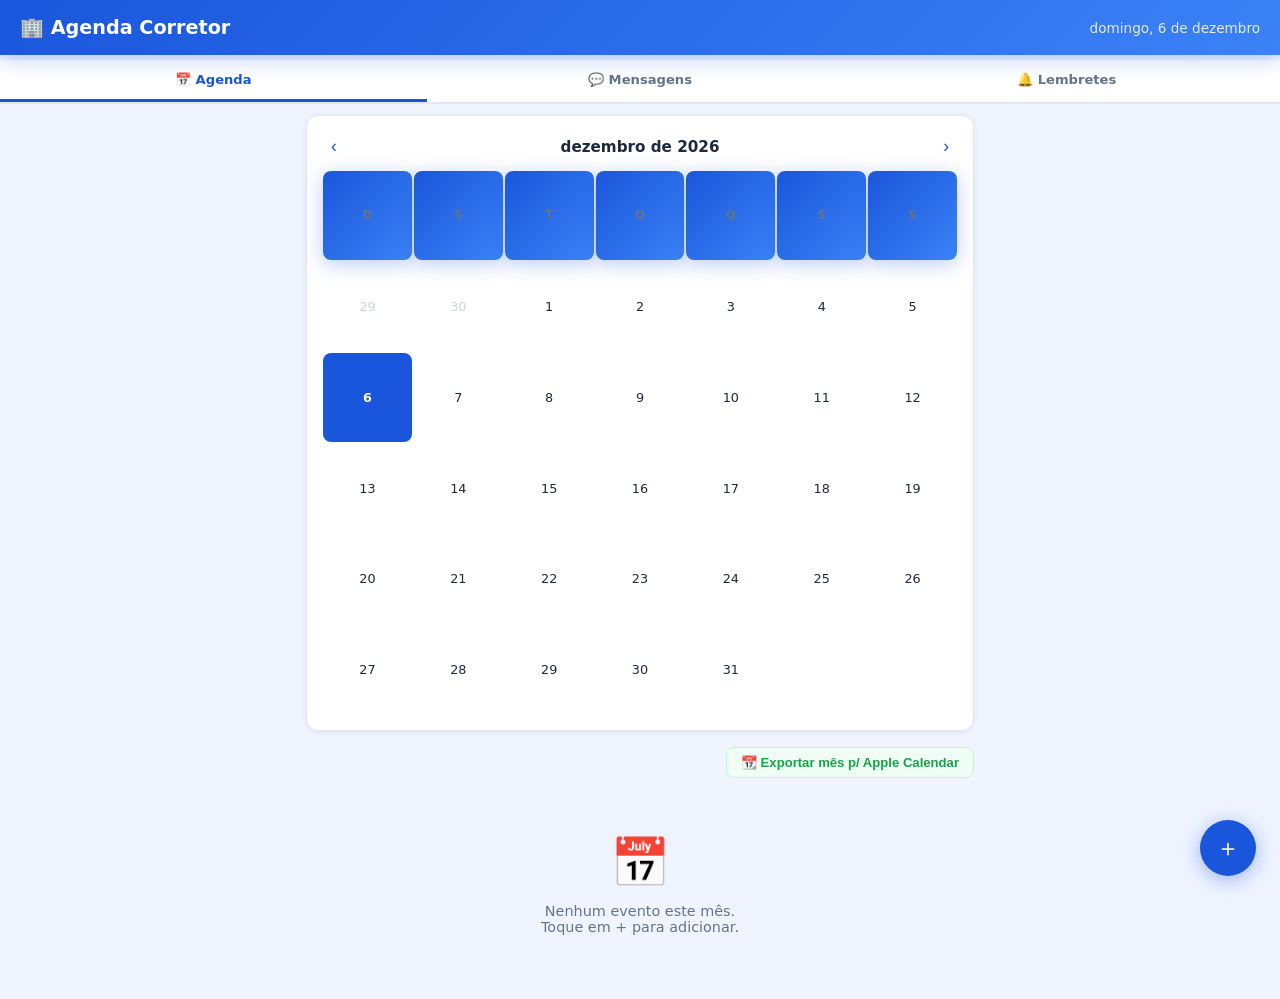
==== index.html @ b388c033 "PWA: manifest, service worker e ícones" ====
<!DOCTYPE html>
<html lang="pt-BR">
<head>
<meta charset="UTF-8">
<meta name="viewport" content="width=device-width, initial-scale=1.0">
<title>Agenda Corretor</title>
<link rel="manifest" href="manifest.json">
<meta name="apple-mobile-web-app-capable" content="yes">
<meta name="apple-mobile-web-app-status-bar-style" content="black-translucent">
<meta name="apple-mobile-web-app-title" content="Agenda">
<link rel="apple-touch-icon" href="icon-192.png">
<meta name="theme-color" content="#1a56db">
<style>
  :root {
    --primary: #1a56db;
    --primary-dark: #1040b0;
    --accent: #f59e0b;
    --danger: #ef4444;
    --success: #22c55e;
    --bg: #f0f4ff;
    --card: #ffffff;
    --text: #1e293b;
    --muted: #64748b;
    --border: #e2e8f0;
    --radius: 12px;
  }
  * { box-sizing: border-box; margin: 0; padding: 0; }
  body {
    font-family: 'Segoe UI', system-ui, sans-serif;
    background: var(--bg);
    color: var(--text);
    min-height: 100vh;
  }

  /* Header */
  .header {
    background: linear-gradient(135deg, var(--primary) 0%, #3b82f6 100%);
    color: white;
    padding: 16px 20px;
    display: flex;
    align-items: center;
    justify-content: space-between;
    box-shadow: 0 4px 20px rgba(26,86,219,0.3);
    position: sticky;
    top: 0;
    z-index: 100;
  }
  .header h1 { font-size: 1.2rem; font-weight: 700; display: flex; align-items: center; gap: 8px; }
  .header-date { font-size: 0.85rem; opacity: 0.85; }

  /* Tabs */
  .tabs {
    display: flex;
    background: white;
    border-bottom: 2px solid var(--border);
    position: sticky;
    top: 60px;
    z-index: 99;
  }
  .tab {
    flex: 1;
    padding: 12px 8px;
    text-align: center;
    font-size: 0.82rem;
    font-weight: 600;
    color: var(--muted);
    cursor: pointer;
    border-bottom: 3px solid transparent;
    transition: all 0.2s;
  }
  .tab.active { color: var(--primary); border-bottom-color: var(--primary); }

  /* Views */
  .view { display: none; padding: 16px; max-width: 700px; margin: 0 auto; }
  .view.active { display: block; }

  /* Cards */
  .card {
    background: var(--card);
    border-radius: var(--radius);
    padding: 16px;
    margin-bottom: 12px;
    box-shadow: 0 1px 6px rgba(0,0,0,0.07);
    border: 1px solid var(--border);
  }

  /* Agenda */
  .day-header {
    font-size: 0.78rem;
    font-weight: 700;
    text-transform: uppercase;
    color: var(--muted);
    letter-spacing: 0.05em;
    margin: 20px 0 8px;
  }
  .event-item {
    background: var(--card);
    border-radius: var(--radius);
    padding: 12px 14px;
    margin-bottom: 8px;
    border-left: 4px solid var(--primary);
    box-shadow: 0 1px 6px rgba(0,0,0,0.07);
    display: flex;
    align-items: flex-start;
    justify-content: space-between;
    gap: 10px;
    cursor: pointer;
    transition: transform 0.15s, box-shadow 0.15s;
  }
  .event-item:hover { transform: translateX(2px); box-shadow: 0 3px 12px rgba(0,0,0,0.1); }
  .event-item.type-reuniao { border-left-color: #8b5cf6; }
  .event-item.type-vistoria { border-left-color: #f59e0b; }
  .event-item.type-cartorio { border-left-color: #ef4444; }
  .event-item.type-cliente { border-left-color: #22c55e; }
  .event-item.type-loteamento { border-left-color: #0ea5e9; }
  .event-info { flex: 1; min-width: 0; }
  .event-time { font-size: 0.75rem; font-weight: 700; color: var(--primary); }
  .event-title { font-size: 0.95rem; font-weight: 600; margin: 2px 0; }
  .event-desc { font-size: 0.8rem; color: var(--muted); white-space: nowrap; overflow: hidden; text-overflow: ellipsis; }
  .event-type-badge {
    font-size: 0.7rem;
    font-weight: 700;
    padding: 2px 8px;
    border-radius: 999px;
    white-space: nowrap;
    color: white;
  }
  .badge-reuniao { background: #8b5cf6; }
  .badge-vistoria { background: #f59e0b; }
  .badge-cartorio { background: #ef4444; }
  .badge-cliente { background: #22c55e; }
  .badge-loteamento { background: #0ea5e9; }
  .badge-lembrete { background: #f97316; }
  .badge-outro { background: #64748b; }
  .event-actions { display: flex; gap: 6px; flex-shrink: 0; }
  .btn-icon {
    width: 30px; height: 30px;
    border-radius: 8px;
    border: none;
    cursor: pointer;
    font-size: 0.9rem;
    display: flex; align-items: center; justify-content: center;
    transition: background 0.15s;
  }
  .btn-edit { background: #eff6ff; color: var(--primary); }
  .btn-edit:hover { background: #dbeafe; }
  .btn-delete { background: #fff5f5; color: var(--danger); }
  .btn-delete:hover { background: #fee2e2; }
  .btn-ics { background: #f0fdf4; color: #16a34a; }
  .btn-ics:hover { background: #dcfce7; }

  /* Empty state */
  .empty-state {
    text-align: center;
    padding: 48px 20px;
    color: var(--muted);
  }
  .empty-state .icon { font-size: 3rem; margin-bottom: 12px; }
  .empty-state p { font-size: 0.9rem; }

  /* FAB */
  .fab {
    position: fixed;
    bottom: 24px;
    right: 24px;
    width: 56px; height: 56px;
    border-radius: 50%;
    background: var(--primary);
    color: white;
    border: none;
    font-size: 1.5rem;
    cursor: pointer;
    box-shadow: 0 4px 20px rgba(26,86,219,0.4);
    transition: transform 0.2s, box-shadow 0.2s;
    z-index: 200;
    display: flex; align-items: center; justify-content: center;
  }
  .fab:hover { transform: scale(1.08); box-shadow: 0 6px 28px rgba(26,86,219,0.5); }

  /* Modal */
  .modal-overlay {
    position: fixed; inset: 0;
    background: rgba(0,0,0,0.5);
    z-index: 300;
    display: none;
    align-items: center;
    justify-content: center;
    padding: 16px;
  }
  .modal-overlay.open { display: flex; }
  .modal {
    background: white;
    border-radius: 16px;
    padding: 24px;
    width: 100%;
    max-width: 480px;
    max-height: 90vh;
    overflow-y: auto;
    box-shadow: 0 20px 60px rgba(0,0,0,0.2);
  }
  .modal h2 { font-size: 1.1rem; margin-bottom: 18px; color: var(--text); }

  /* Form */
  .form-group { margin-bottom: 14px; }
  .form-group label { display: block; font-size: 0.82rem; font-weight: 600; color: var(--muted); margin-bottom: 5px; }
  .form-group input, .form-group textarea, .form-group select {
    width: 100%;
    padding: 10px 12px;
    border: 1.5px solid var(--border);
    border-radius: 8px;
    font-size: 0.9rem;
    font-family: inherit;
    transition: border-color 0.15s;
    color: var(--text);
  }
  .form-group input:focus, .form-group textarea:focus, .form-group select:focus {
    outline: none;
    border-color: var(--primary);
    box-shadow: 0 0 0 3px rgba(26,86,219,0.1);
  }
  .form-group textarea { resize: vertical; min-height: 80px; }
  .form-row { display: grid; grid-template-columns: 1fr 1fr; gap: 12px; }
  .btn-row { display: flex; gap: 10px; margin-top: 18px; }
  .btn {
    padding: 10px 20px;
    border-radius: 8px;
    border: none;
    font-size: 0.9rem;
    font-weight: 600;
    cursor: pointer;
    transition: all 0.15s;
    flex: 1;
  }
  .btn-primary { background: var(--primary); color: white; }
  .btn-primary:hover { background: var(--primary-dark); }
  .btn-secondary { background: var(--border); color: var(--muted); }
  .btn-secondary:hover { background: #cbd5e1; }
  .btn-danger { background: var(--danger); color: white; }

  /* Mensagens (Chat) */
  .chat-container { display: flex; flex-direction: column; height: calc(100vh - 130px); }
  .chat-messages { flex: 1; overflow-y: auto; padding: 16px; display: flex; flex-direction: column; gap: 10px; }
  .msg {
    max-width: 80%;
    padding: 10px 14px;
    border-radius: 16px;
    font-size: 0.9rem;
    line-height: 1.4;
    position: relative;
  }
  .msg-user { background: var(--primary); color: white; align-self: flex-end; border-bottom-right-radius: 4px; }
  .msg-assistant { background: white; color: var(--text); align-self: flex-start; border-bottom-left-radius: 4px; box-shadow: 0 1px 4px rgba(0,0,0,0.08); border: 1px solid var(--border); }
  .msg-time { font-size: 0.68rem; opacity: 0.7; margin-top: 3px; }
  .msg-audio { display: flex; align-items: center; gap: 8px; }
  .msg-audio .audio-icon { font-size: 1.2rem; }
  .chat-input-area {
    background: white;
    border-top: 1px solid var(--border);
    padding: 12px 16px;
    display: flex;
    align-items: center;
    gap: 10px;
    max-width: 700px;
    width: 100%;
    margin: 0 auto;
  }
  .chat-input {
    flex: 1;
    padding: 10px 14px;
    border-radius: 22px;
    border: 1.5px solid var(--border);
    font-size: 0.9rem;
    font-family: inherit;
    resize: none;
    max-height: 100px;
    overflow-y: auto;
  }
  .chat-input:focus { outline: none; border-color: var(--primary); }
  .btn-send, .btn-mic {
    width: 42px; height: 42px;
    border-radius: 50%;
    border: none;
    cursor: pointer;
    font-size: 1.1rem;
    display: flex; align-items: center; justify-content: center;
    transition: all 0.15s;
    flex-shrink: 0;
  }
  .btn-send { background: var(--primary); color: white; }
  .btn-send:hover { background: var(--primary-dark); }
  .btn-mic { background: var(--border); color: var(--muted); }
  .btn-mic.recording { background: var(--danger); color: white; animation: pulse 1s infinite; }
  @keyframes pulse { 0%,100%{transform:scale(1)} 50%{transform:scale(1.08)} }

  /* Lembretes */
  .reminder-item {
    background: var(--card);
    border-radius: var(--radius);
    padding: 12px 14px;
    margin-bottom: 8px;
    border-left: 4px solid var(--accent);
    box-shadow: 0 1px 6px rgba(0,0,0,0.07);
    display: flex;
    align-items: center;
    justify-content: space-between;
    gap: 10px;
  }
  .reminder-item.done { opacity: 0.5; }
  .reminder-item.done .reminder-title { text-decoration: line-through; }
  .reminder-check {
    width: 22px; height: 22px;
    border-radius: 50%;
    border: 2px solid var(--accent);
    cursor: pointer;
    flex-shrink: 0;
    display: flex; align-items: center; justify-content: center;
    transition: all 0.15s;
  }
  .reminder-check.checked { background: var(--accent); border-color: var(--accent); color: white; }
  .reminder-info { flex: 1; min-width: 0; }
  .reminder-title { font-size: 0.92rem; font-weight: 600; }
  .reminder-when { font-size: 0.75rem; color: var(--muted); margin-top: 2px; }
  .reminder-overdue { color: var(--danger) !important; font-weight: 600; }

  /* Nav indicator */
  .tab-badge {
    display: inline-block;
    background: var(--danger);
    color: white;
    font-size: 0.65rem;
    font-weight: 700;
    width: 16px; height: 16px;
    border-radius: 50%;
    text-align: center;
    line-height: 16px;
    margin-left: 4px;
    vertical-align: top;
  }

  /* Typing indicator */
  .typing-dot { display: inline-block; width: 8px; height: 8px; border-radius: 50%; background: var(--muted); margin: 0 2px; animation: typingBounce 1.2s infinite; }
  .typing-dot:nth-child(2) { animation-delay: 0.2s; }
  .typing-dot:nth-child(3) { animation-delay: 0.4s; }
  @keyframes typingBounce { 0%,80%,100%{transform:translateY(0)} 40%{transform:translateY(-6px)} }

  /* Notification toast */
  .toast-container { position: fixed; top: 80px; right: 16px; z-index: 9999; display: flex; flex-direction: column; gap: 8px; }
  .toast {
    background: white;
    border-radius: 10px;
    padding: 12px 16px;
    box-shadow: 0 4px 20px rgba(0,0,0,0.15);
    border-left: 4px solid var(--accent);
    font-size: 0.85rem;
    max-width: 280px;
    animation: slideIn 0.3s ease;
  }
  @keyframes slideIn { from{transform:translateX(100%);opacity:0} to{transform:translateX(0);opacity:1} }
  .toast-title { font-weight: 700; margin-bottom: 2px; }

  /* Calendar mini */
  .mini-cal { margin-bottom: 16px; }
  .cal-nav { display: flex; align-items: center; justify-content: space-between; margin-bottom: 10px; }
  .cal-nav button { background: none; border: none; cursor: pointer; font-size: 1.1rem; color: var(--primary); padding: 4px 8px; }
  .cal-nav span { font-weight: 700; font-size: 0.95rem; }
  .cal-grid { display: grid; grid-template-columns: repeat(7, 1fr); gap: 2px; }
  .cal-cell {
    aspect-ratio: 1;
    border-radius: 8px;
    display: flex; align-items: center; justify-content: center;
    font-size: 0.8rem;
    cursor: pointer;
    transition: background 0.15s;
    position: relative;
  }
  .cal-cell:hover { background: #eff6ff; }
  .cal-cell.header { font-weight: 700; font-size: 0.72rem; color: var(--muted); cursor: default; }
  .cal-cell.other-month { color: #cbd5e1; }
  .cal-cell.today { background: var(--primary); color: white; font-weight: 700; }
  .cal-cell.selected:not(.today) { background: #eff6ff; color: var(--primary); font-weight: 700; }
  .cal-cell.has-event::after {
    content: '';
    position: absolute;
    bottom: 3px;
    width: 4px; height: 4px;
    border-radius: 50%;
    background: var(--accent);
  }
  .cal-cell.today.has-event::after { background: white; }

  /* Audio transcript badge */
  .transcript-bubble {
    background: #f0fdf4;
    border: 1px solid #bbf7d0;
    border-radius: 8px;
    padding: 8px 10px;
    font-size: 0.8rem;
    color: #166534;
    margin-top: 6px;
  }
  .transcript-bubble strong { display: block; margin-bottom: 2px; font-size: 0.72rem; color: #15803d; }

  @media (max-width: 480px) {
    .form-row { grid-template-columns: 1fr; }
    .modal { padding: 18px; }
  }
</style>
</head>
<body>

<div class="toast-container" id="toastContainer"></div>

<!-- Header -->
<div class="header">
  <h1>🏢 Agenda Corretor</h1>
  <div class="header-date" id="headerDate"></div>
</div>

<!-- Tabs -->
<div class="tabs">
  <div class="tab active" onclick="switchTab('agenda')" id="tab-agenda">📅 Agenda</div>
  <div class="tab" onclick="switchTab('mensagens')" id="tab-mensagens">💬 Mensagens</div>
  <div class="tab" onclick="switchTab('lembretes')" id="tab-lembretes">🔔 Lembretes <span class="tab-badge" id="reminderBadge" style="display:none">0</span></div>
</div>

<!-- AGENDA VIEW -->
<div class="view active" id="view-agenda">
  <div class="card mini-cal" id="miniCal"></div>
  <div style="display:flex;justify-content:flex-end;margin-bottom:8px">
    <button onclick="exportMonthIcs()" style="background:#f0fdf4;color:#16a34a;border:1.5px solid #bbf7d0;border-radius:8px;padding:7px 14px;font-size:0.82rem;font-weight:600;cursor:pointer;">📆 Exportar mês p/ Apple Calendar</button>
  </div>
  <div id="agendaList"></div>
</div>

<!-- MENSAGENS VIEW -->
<div class="view" id="view-mensagens">
  <div class="chat-container">
    <div class="chat-messages" id="chatMessages"></div>
    <div class="chat-input-area">
      <textarea class="chat-input" id="chatInput" placeholder="Digite uma mensagem ou comando..." rows="1" onkeydown="handleChatKey(event)"></textarea>
      <button class="btn-mic" id="btnMic" onclick="toggleRecording()" title="Gravar áudio">🎤</button>
      <button class="btn-send" onclick="sendMessage()" title="Enviar">➤</button>
    </div>
  </div>
</div>

<!-- LEMBRETES VIEW -->
<div class="view" id="view-lembretes">
  <div id="reminderList"></div>
</div>

<!-- FAB -->
<button class="fab" id="fabBtn" onclick="openEventModal()" title="Novo evento">＋</button>

<!-- EVENT MODAL -->
<div class="modal-overlay" id="eventModal">
  <div class="modal">
    <h2 id="modalTitle">Novo Evento</h2>
    <div class="form-group">
      <label>Título *</label>
      <input type="text" id="evTitle" placeholder="Ex: Visita ao imóvel na Rua das Flores">
    </div>
    <div class="form-row">
      <div class="form-group">
        <label>Data *</label>
        <input type="date" id="evDate">
      </div>
      <div class="form-group">
        <label>Hora</label>
        <input type="time" id="evTime">
      </div>
    </div>
    <div class="form-group">
      <label>Tipo</label>
      <select id="evType">
        <option value="cliente">👤 Cliente</option>
        <option value="reuniao">🤝 Reunião</option>
        <option value="vistoria">🏠 Vistoria</option>
        <option value="cartorio">📋 Cartório</option>
        <option value="loteamento">🗺️ Loteamento</option>
        <option value="lembrete">🔔 Lembrete</option>
        <option value="outro">📌 Outro</option>
      </select>
    </div>
    <div class="form-group">
      <label>Descrição</label>
      <textarea id="evDesc" placeholder="Detalhes, endereço, contato..."></textarea>
    </div>
    <div class="form-group">
      <label>Lembrar antes</label>
      <select id="evReminder">
        <option value="">Sem lembrete</option>
        <option value="5">5 minutos antes</option>
        <option value="15">15 minutos antes</option>
        <option value="30">30 minutos antes</option>
        <option value="60">1 hora antes</option>
        <option value="1440">1 dia antes</option>
      </select>
    </div>
    <div class="btn-row">
      <button class="btn btn-secondary" onclick="closeEventModal()">Cancelar</button>
      <button class="btn btn-primary" onclick="saveEvent()">Salvar</button>
    </div>
  </div>
</div>

<!-- REMINDER MODAL -->
<div class="modal-overlay" id="reminderModal">
  <div class="modal">
    <h2>Novo Lembrete</h2>
    <div class="form-group">
      <label>Lembrete *</label>
      <input type="text" id="remTitle" placeholder="Ex: Ligar para o cliente João">
    </div>
    <div class="form-row">
      <div class="form-group">
        <label>Data</label>
        <input type="date" id="remDate">
      </div>
      <div class="form-group">
        <label>Hora</label>
        <input type="time" id="remTime">
      </div>
    </div>
    <div class="btn-row">
      <button class="btn btn-secondary" onclick="closeReminderModal()">Cancelar</button>
      <button class="btn btn-primary" onclick="saveReminder()">Salvar</button>
    </div>
  </div>
</div>

<script>
// ===== STATE =====
let events = JSON.parse(localStorage.getItem('corretor_events') || '[]');
let reminders = JSON.parse(localStorage.getItem('corretor_reminders') || '[]');
let messages = JSON.parse(localStorage.getItem('corretor_messages') || '[]');
let editingEventId = null;
let currentCalMonth = new Date();
let selectedCalDate = new Date();
let mediaRecorder = null;
let isRecording = false;
let recognition = null;

// ===== SERVICE WORKER =====
if ('serviceWorker' in navigator) {
  window.addEventListener('load', () => {
    navigator.serviceWorker.register('./sw.js');
  });
}

// ===== INIT =====
document.addEventListener('DOMContentLoaded', () => {
  updateHeaderDate();
  renderCalendar();
  renderAgenda();
  renderReminders();
  renderMessages();
  checkReminderBadge();
  requestNotificationPermission();
  setInterval(checkDueReminders, 60000);
  checkDueReminders();

  // Auto-resize textarea
  const chatInput = document.getElementById('chatInput');
  chatInput.addEventListener('input', () => {
    chatInput.style.height = 'auto';
    chatInput.style.height = Math.min(chatInput.scrollHeight, 100) + 'px';
  });
});

function updateHeaderDate() {
  const now = new Date();
  const opts = { weekday: 'long', day: 'numeric', month: 'long' };
  document.getElementById('headerDate').textContent = now.toLocaleDateString('pt-BR', opts);
}

function switchTab(name) {
  document.querySelectorAll('.tab').forEach(t => t.classList.remove('active'));
  document.querySelectorAll('.view').forEach(v => v.classList.remove('active'));
  document.getElementById('tab-' + name).classList.add('active');
  document.getElementById('view-' + name).classList.add('active');

  const fab = document.getElementById('fabBtn');
  if (name === 'agenda') {
    fab.style.display = 'flex';
    fab.title = 'Novo evento';
    fab.onclick = openEventModal;
  } else if (name === 'lembretes') {
    fab.style.display = 'flex';
    fab.title = 'Novo lembrete';
    fab.onclick = openReminderModal;
  } else {
    fab.style.display = 'none';
  }
}

// ===== SAVE =====
function saveData() {
  localStorage.setItem('corretor_events', JSON.stringify(events));
  localStorage.setItem('corretor_reminders', JSON.stringify(reminders));
  localStorage.setItem('corretor_messages', JSON.stringify(messages));
}

// ===== CALENDAR =====
function renderCalendar() {
  const cal = document.getElementById('miniCal');
  const year = currentCalMonth.getFullYear();
  const month = currentCalMonth.getMonth();
  const monthName = currentCalMonth.toLocaleDateString('pt-BR', { month: 'long', year: 'numeric' });

  // Build set of days with events
  const eventDays = new Set();
  events.forEach(e => {
    const d = new Date(e.date + 'T12:00:00');
    if (d.getFullYear() === year && d.getMonth() === month) {
      eventDays.add(d.getDate());
    }
  });

  const firstDay = new Date(year, month, 1).getDay();
  const daysInMonth = new Date(year, month + 1, 0).getDate();
  const today = new Date();

  let html = `<div class="cal-nav">
    <button onclick="prevMonth()">‹</button>
    <span>${monthName}</span>
    <button onclick="nextMonth()">›</button>
  </div><div class="cal-grid">`;

  const days = ['D','S','T','Q','Q','S','S'];
  days.forEach(d => { html += `<div class="cal-cell header">${d}</div>`; });

  for (let i = 0; i < firstDay; i++) {
    const d = new Date(year, month, 1 - firstDay + i).getDate();
    html += `<div class="cal-cell other-month">${d}</div>`;
  }

  for (let d = 1; d <= daysInMonth; d++) {
    const isToday = d === today.getDate() && month === today.getMonth() && year === today.getFullYear();
    const isSelected = d === selectedCalDate.getDate() && month === selectedCalDate.getMonth() && year === selectedCalDate.getFullYear();
    const hasEv = eventDays.has(d);
    let cls = 'cal-cell';
    if (isToday) cls += ' today';
    else if (isSelected) cls += ' selected';
    if (hasEv) cls += ' has-event';
    const dateStr = `${year}-${String(month+1).padStart(2,'0')}-${String(d).padStart(2,'0')}`;
    html += `<div class="${cls}" onclick="selectCalDate('${dateStr}')">${d}</div>`;
  }

  html += '</div>';
  cal.innerHTML = html;
}

function prevMonth() {
  currentCalMonth.setMonth(currentCalMonth.getMonth() - 1);
  renderCalendar();
  renderAgenda();
}

function nextMonth() {
  currentCalMonth.setMonth(currentCalMonth.getMonth() + 1);
  renderCalendar();
  renderAgenda();
}

function selectCalDate(dateStr) {
  selectedCalDate = new Date(dateStr + 'T12:00:00');
  currentCalMonth = new Date(selectedCalDate);
  renderCalendar();
  renderAgenda();
}

// ===== AGENDA =====
function renderAgenda() {
  const list = document.getElementById('agendaList');
  const year = currentCalMonth.getFullYear();
  const month = currentCalMonth.getMonth();

  // Filter events for selected month
  const monthEvents = events.filter(e => {
    const d = new Date(e.date + 'T12:00:00');
    return d.getFullYear() === year && d.getMonth() === month;
  }).sort((a, b) => {
    if (a.date !== b.date) return a.date.localeCompare(b.date);
    return (a.time || '').localeCompare(b.time || '');
  });

  if (monthEvents.length === 0) {
    list.innerHTML = `<div class="empty-state"><div class="icon">📅</div><p>Nenhum evento este mês.<br>Toque em + para adicionar.</p></div>`;
    return;
  }

  let html = '';
  let lastDate = '';
  monthEvents.forEach(ev => {
    if (ev.date !== lastDate) {
      const d = new Date(ev.date + 'T12:00:00');
      const label = d.toLocaleDateString('pt-BR', { weekday: 'long', day: 'numeric', month: 'long' });
      html += `<div class="day-header">${label}</div>`;
      lastDate = ev.date;
    }
    const typeLabels = {
      cliente: 'Cliente', reuniao: 'Reunião', vistoria: 'Vistoria',
      cartorio: 'Cartório', loteamento: 'Loteamento', lembrete: 'Lembrete', outro: 'Outro'
    };
    const typeLabel = typeLabels[ev.type] || 'Outro';
    html += `<div class="event-item type-${ev.type}" onclick="editEvent('${ev.id}')">
      <div class="event-info">
        <div class="event-time">${ev.time || '–'}</div>
        <div class="event-title">${ev.title}</div>
        ${ev.desc ? `<div class="event-desc">${ev.desc}</div>` : ''}
      </div>
      <div style="display:flex;flex-direction:column;align-items:flex-end;gap:6px">
        <span class="event-type-badge badge-${ev.type}">${typeLabel}</span>
        <div class="event-actions" onclick="event.stopPropagation()">
          <button class="btn-icon btn-ics" onclick="exportEventIcs('${ev.id}')" title="Abrir no Apple Calendar">📆</button>
          <button class="btn-icon btn-edit" onclick="editEvent('${ev.id}')">✏️</button>
          <button class="btn-icon btn-delete" onclick="deleteEvent('${ev.id}')">🗑️</button>
        </div>
      </div>
    </div>`;
  });
  list.innerHTML = html;
}

// ===== EVENT MODAL =====
function openEventModal(prefillDate) {
  editingEventId = null;
  document.getElementById('modalTitle').textContent = 'Novo Evento';
  document.getElementById('evTitle').value = '';
  document.getElementById('evDate').value = prefillDate || formatDate(new Date());
  document.getElementById('evTime').value = '';
  document.getElementById('evType').value = 'cliente';
  document.getElementById('evDesc').value = '';
  document.getElementById('evReminder').value = '';
  document.getElementById('eventModal').classList.add('open');
  setTimeout(() => document.getElementById('evTitle').focus(), 100);
}

function editEvent(id) {
  const ev = events.find(e => e.id === id);
  if (!ev) return;
  editingEventId = id;
  document.getElementById('modalTitle').textContent = 'Editar Evento';
  document.getElementById('evTitle').value = ev.title;
  document.getElementById('evDate').value = ev.date;
  document.getElementById('evTime').value = ev.time || '';
  document.getElementById('evType').value = ev.type;
  document.getElementById('evDesc').value = ev.desc || '';
  document.getElementById('evReminder').value = ev.reminderMin || '';
  document.getElementById('eventModal').classList.add('open');
}

function closeEventModal() {
  document.getElementById('eventModal').classList.remove('open');
}

function saveEvent() {
  const title = document.getElementById('evTitle').value.trim();
  const date = document.getElementById('evDate').value;
  if (!title || !date) { alert('Preencha título e data!'); return; }

  const ev = {
    id: editingEventId || genId(),
    title,
    date,
    time: document.getElementById('evTime').value,
    type: document.getElementById('evType').value,
    desc: document.getElementById('evDesc').value.trim(),
    reminderMin: document.getElementById('evReminder').value,
    createdAt: new Date().toISOString()
  };

  if (editingEventId) {
    const idx = events.findIndex(e => e.id === editingEventId);
    events[idx] = ev;
  } else {
    events.push(ev);
  }

  saveData();
  closeEventModal();
  renderCalendar();
  renderAgenda();
  showToast('✅', 'Evento salvo!', ev.title);
}

function deleteEvent(id) {
  if (!confirm('Excluir este evento?')) return;
  events = events.filter(e => e.id !== id);
  saveData();
  renderCalendar();
  renderAgenda();
  showToast('🗑️', 'Evento excluído', '');
}

// ===== REMINDERS =====
function openReminderModal(prefillTitle) {
  document.getElementById('remTitle').value = prefillTitle || '';
  document.getElementById('remDate').value = formatDate(new Date());
  document.getElementById('remTime').value = '';
  document.getElementById('reminderModal').classList.add('open');
  setTimeout(() => document.getElementById('remTitle').focus(), 100);
}

function closeReminderModal() {
  document.getElementById('reminderModal').classList.remove('open');
}

function saveReminder() {
  const title = document.getElementById('remTitle').value.trim();
  if (!title) { alert('Digite o lembrete!'); return; }

  const rem = {
    id: genId(),
    title,
    date: document.getElementById('remDate').value,
    time: document.getElementById('remTime').value,
    done: false,
    createdAt: new Date().toISOString()
  };

  reminders.push(rem);
  saveData();
  closeReminderModal();
  renderReminders();
  checkReminderBadge();
  showToast('🔔', 'Lembrete criado!', rem.title);
}

function renderReminders() {
  const list = document.getElementById('reminderList');
  if (reminders.length === 0) {
    list.innerHTML = `<div class="empty-state"><div class="icon">🔔</div><p>Nenhum lembrete ainda.<br>Toque em + para criar.</p></div>`;
    return;
  }

  const sorted = [...reminders].sort((a, b) => {
    if (a.done !== b.done) return a.done ? 1 : -1;
    const da = a.date + (a.time || '');
    const db = b.date + (b.time || '');
    return da.localeCompare(db);
  });

  const now = new Date();
  let html = '';
  sorted.forEach(r => {
    const isOverdue = !r.done && r.date && new Date(r.date + 'T' + (r.time || '23:59') + ':00') < now;
    const when = r.date ? new Date(r.date + 'T12:00:00').toLocaleDateString('pt-BR', { day: 'numeric', month: 'short' }) + (r.time ? ' às ' + r.time : '') : '';
    html += `<div class="reminder-item ${r.done ? 'done' : ''}">
      <div class="reminder-check ${r.done ? 'checked' : ''}" onclick="toggleReminder('${r.id}')">
        ${r.done ? '✓' : ''}
      </div>
      <div class="reminder-info">
        <div class="reminder-title">${r.title}</div>
        ${when ? `<div class="reminder-when ${isOverdue ? 'reminder-overdue' : ''}">${isOverdue ? '⚠️ Atrasado — ' : ''}${when}</div>` : ''}
      </div>
      <button class="btn-icon btn-delete" onclick="deleteReminder('${r.id}')">🗑️</button>
    </div>`;
  });
  list.innerHTML = html;
}

function toggleReminder(id) {
  const r = reminders.find(r => r.id === id);
  if (r) { r.done = !r.done; saveData(); renderReminders(); checkReminderBadge(); }
}

function deleteReminder(id) {
  reminders = reminders.filter(r => r.id !== id);
  saveData();
  renderReminders();
  checkReminderBadge();
}

function checkReminderBadge() {
  const pending = reminders.filter(r => !r.done).length;
  const badge = document.getElementById('reminderBadge');
  badge.style.display = pending > 0 ? 'inline-block' : 'none';
  badge.textContent = pending;
}

function checkDueReminders() {
  const now = new Date();
  reminders.forEach(r => {
    if (r.done || r.notified || !r.date || !r.time) return;
    const due = new Date(r.date + 'T' + r.time + ':00');
    const diff = due - now;
    if (diff >= 0 && diff <= 60000) {
      r.notified = true;
      saveData();
      showToast('🔔', 'Lembrete!', r.title);
      if (Notification.permission === 'granted') {
        new Notification('🔔 Lembrete', { body: r.title });
      }
    }
  });
}

// ===== CHAT / MESSAGES =====
function renderMessages() {
  const container = document.getElementById('chatMessages');
  if (messages.length === 0) {
    container.innerHTML = `<div class="msg msg-assistant">
      <div>👋 Olá! Sou seu assistente de agenda.<br><br>Você pode me dizer coisas como:<br>
      • <b>Agendar</b> reunião amanhã às 10h com João<br>
      • <b>Lembrete</b> ligar para a construtora às 15h<br>
      • <b>Cancelar</b> evento de hoje<br>
      • Ou gravar um <b>🎤 áudio</b> com sua instrução!</div>
      <div class="msg-time">${now()}</div>
    </div>`;
    return;
  }
  container.innerHTML = messages.map(m => renderMsg(m)).join('');
  container.scrollTop = container.scrollHeight;
}

function renderMsg(m) {
  const cls = m.role === 'user' ? 'msg-user' : 'msg-assistant';
  let content = m.content;
  if (m.type === 'audio') {
    content = `<div class="msg-audio"><span class="audio-icon">🎤</span><span>${m.duration || ''}s de áudio</span></div>
    ${m.transcript ? `<div class="transcript-bubble"><strong>Transcrição:</strong>${m.transcript}</div>` : ''}`;
  }
  return `<div class="msg ${cls}">${content}<div class="msg-time">${m.time || ''}</div></div>`;
}

function handleChatKey(e) {
  if (e.key === 'Enter' && !e.shiftKey) { e.preventDefault(); sendMessage(); }
}

function sendMessage() {
  const input = document.getElementById('chatInput');
  const text = input.value.trim();
  if (!text) return;

  addMessage({ role: 'user', content: text, time: now() });
  input.value = '';
  input.style.height = 'auto';

  processCommand(text);
}

function addMessage(msg) {
  messages.push(msg);
  saveData();
  const container = document.getElementById('chatMessages');
  container.innerHTML += renderMsg(msg);
  container.scrollTop = container.scrollHeight;
}

function showTyping() {
  const container = document.getElementById('chatMessages');
  const div = document.createElement('div');
  div.className = 'msg msg-assistant';
  div.id = 'typingIndicator';
  div.innerHTML = `<span class="typing-dot"></span><span class="typing-dot"></span><span class="typing-dot"></span>`;
  container.appendChild(div);
  container.scrollTop = container.scrollHeight;
}

function removeTyping() {
  const el = document.getElementById('typingIndicator');
  if (el) el.remove();
}

function processCommand(text) {
  showTyping();
  setTimeout(() => {
    removeTyping();
    const lower = text.toLowerCase();
    let response = '';

    // ===== SMART COMMAND PARSING =====

    // LEMBRETE
    if (/lembr[ae]/i.test(lower)) {
      const extracted = extractReminder(text);
      if (extracted) {
        reminders.push(extracted);
        saveData();
        renderReminders();
        checkReminderBadge();
        response = `✅ Lembrete criado: <b>"${extracted.title}"</b>${extracted.date ? ` para ${formatDateDisplay(extracted.date)}` : ''}${extracted.time ? ' às ' + extracted.time : ''}.`;
      } else {
        response = `🔔 Para criar um lembrete, diga algo como: <b>"Lembrete: ligar para João amanhã às 14h"</b>`;
      }
    }

    // AGENDAR / REUNIÃO / VISITA / VISTORIA / CARTÓRIO
    else if (/agendar|agenda|reuni[aã]o|visita|vistoria|cart[oó]rio|marcar|compromisso|loteamento/i.test(lower)) {
      const ev = extractEvent(text);
      if (ev) {
        events.push(ev);
        saveData();
        renderCalendar();
        renderAgenda();
        response = `📅 Evento criado: <b>"${ev.title}"</b>${ev.date ? ` em ${formatDateDisplay(ev.date)}` : ''}${ev.time ? ' às ' + ev.time : ''}.`;
      } else {
        response = `📅 Não entendi bem. Tente: <b>"Agendar reunião amanhã às 10h com João"</b>`;
      }
    }

    // CANCELAR / EXCLUIR
    else if (/cancelar|excluir|deletar|remover|apagar/i.test(lower)) {
      response = `🗑️ Para excluir um evento, vá até a aba <b>Agenda</b> e toque no 🗑️ ao lado do evento.`;
    }

    // VER AGENDA / O QUE TEM HOJE
    else if (/hoje|agenda|eventos|compromisso/i.test(lower)) {
      const today = formatDate(new Date());
      const todayEvs = events.filter(e => e.date === today);
      if (todayEvs.length === 0) {
        response = `📅 Você não tem eventos hoje. Que tal aproveitar para descansar? 😄`;
      } else {
        response = `📅 Seus eventos de hoje:<br>` + todayEvs.map(e => `• ${e.time || '–'} — <b>${e.title}</b>`).join('<br>');
      }
    }

    // PRÓXIMOS EVENTOS
    else if (/próxim|semana|amanhã/i.test(lower)) {
      const upcoming = getUpcomingEvents(7);
      if (upcoming.length === 0) {
        response = `📅 Nenhum evento nos próximos 7 dias.`;
      } else {
        response = `📅 Próximos eventos:<br>` + upcoming.slice(0, 5).map(e => `• ${formatDateDisplay(e.date)} ${e.time || ''} — <b>${e.title}</b>`).join('<br>');
      }
    }

    // AJUDA
    else if (/ajuda|help|o que|como/i.test(lower)) {
      response = `💡 <b>Comandos que entendo:</b><br>
• "Agendar <b>reunião</b> amanhã às 10h com João"<br>
• "Marcar <b>vistoria</b> sexta 14h Rua das Flores"<br>
• "Lembrete: ligar para o cartório hoje às 9h"<br>
• "O que tenho <b>hoje</b>?"<br>
• "Ver eventos da <b>semana</b>"<br>
• Ou grave um <b>🎤 áudio</b> descrevendo o que precisa!`;
    }

    else {
      // Try to extract anyway
      const ev = extractEvent(text);
      if (ev) {
        events.push(ev);
        saveData();
        renderCalendar();
        renderAgenda();
        response = `📅 Evento criado: <b>"${ev.title}"</b>${ev.date ? ` em ${formatDateDisplay(ev.date)}` : ''}${ev.time ? ' às ' + ev.time : ''}.`;
      } else {
        response = `🤔 Não entendi. Tente descrever um evento ou lembrete, ou diga "<b>ajuda</b>" para ver o que posso fazer.`;
      }
    }

    addMessage({ role: 'assistant', content: response, time: now() });
  }, 800);
}

// ===== NLP HELPERS =====
function extractEvent(text) {
  const title = text.replace(/^(agendar|marcar|criar|adicionar|nova?|compromisso|reunião com|visita|vistoria)\s*/i, '').trim();
  const date = extractDate(text);
  const time = extractTime(text);
  const type = guessType(text);
  if (!title) return null;
  return { id: genId(), title: capitalize(title), date: date || formatDate(new Date()), time, type, desc: '', createdAt: new Date().toISOString() };
}

function extractReminder(text) {
  let title = text.replace(/^lembr[ae][te]?\s*[:–-]?\s*/i, '').trim();
  const date = extractDate(text);
  const time = extractTime(text);
  // Remove date/time from title
  title = title
    .replace(/\b(hoje|amanhã|segunda|terça|quarta|quinta|sexta|sábado|domingo)\b/gi, '')
    .replace(/\b(próxim[ao])\s+\w+/gi, '')
    .replace(/às?\s+\d{1,2}h(\d{2})?\b/gi, '')
    .replace(/\d{1,2}:\d{2}/g, '')
    .replace(/\s{2,}/g, ' ').trim();
  if (!title) return null;
  return { id: genId(), title: capitalize(title), date: date || formatDate(new Date()), time, done: false, createdAt: new Date().toISOString() };
}

function extractDate(text) {
  const now = new Date();
  const lower = text.toLowerCase();
  if (/\bhoje\b/.test(lower)) return formatDate(now);
  if (/\bamanh[aã]\b/.test(lower)) { const d = new Date(now); d.setDate(d.getDate()+1); return formatDate(d); }

  const weekdays = { 'segunda':1,'terça':2,'quarta':3,'quinta':4,'sexta':5,'sábado':6,'domingo':0 };
  for (const [name, wd] of Object.entries(weekdays)) {
    if (lower.includes(name)) {
      const d = new Date(now);
      const diff = (wd - d.getDay() + 7) % 7 || 7;
      d.setDate(d.getDate() + diff);
      return formatDate(d);
    }
  }

  // dd/mm ou dd/mm/yyyy
  const dmMatch = text.match(/(\d{1,2})\/(\d{1,2})(?:\/(\d{2,4}))?/);
  if (dmMatch) {
    const day = dmMatch[1].padStart(2,'0');
    const month = dmMatch[2].padStart(2,'0');
    const year = dmMatch[3] ? (dmMatch[3].length===2?'20'+dmMatch[3]:dmMatch[3]) : now.getFullYear();
    return `${year}-${month}-${day}`;
  }

  return null;
}

function extractTime(text) {
  const m = text.match(/(\d{1,2})h(\d{2})?|\b(\d{1,2}):(\d{2})\b/i);
  if (!m) return '';
  if (m[1]) return `${m[1].padStart(2,'0')}:${(m[2]||'00').padStart(2,'0')}`;
  return `${m[3].padStart(2,'0')}:${m[4]}`;
}

function guessType(text) {
  const lower = text.toLowerCase();
  if (/reuni[aã]o|reunião/.test(lower)) return 'reuniao';
  if (/vistoria/.test(lower)) return 'vistoria';
  if (/cart[oó]rio/.test(lower)) return 'cartorio';
  if (/loteamento/.test(lower)) return 'loteamento';
  if (/cliente|visita/.test(lower)) return 'cliente';
  if (/lembr/.test(lower)) return 'lembrete';
  return 'outro';
}

function getUpcomingEvents(days) {
  const now = new Date();
  const limit = new Date(now); limit.setDate(limit.getDate() + days);
  return events.filter(e => {
    const d = new Date(e.date + 'T12:00:00');
    return d >= now && d <= limit;
  }).sort((a,b) => a.date.localeCompare(b.date));
}

// ===== AUDIO RECORDING =====
function toggleRecording() {
  if (!isRecording) startRecording();
  else stopRecording();
}

async function startRecording() {
  try {
    const stream = await navigator.mediaDevices.getUserMedia({ audio: true });
    const btn = document.getElementById('btnMic');
    btn.classList.add('recording');
    btn.title = 'Parar gravação';
    isRecording = true;
    const startTime = Date.now();

    // Speech Recognition (Web Speech API)
    if ('webkitSpeechRecognition' in window || 'SpeechRecognition' in window) {
      const SR = window.SpeechRecognition || window.webkitSpeechRecognition;
      recognition = new SR();
      recognition.lang = 'pt-BR';
      recognition.continuous = true;
      recognition.interimResults = false;
      let finalTranscript = '';

      recognition.onresult = (e) => {
        for (let i = e.resultIndex; i < e.results.length; i++) {
          if (e.results[i].isFinal) finalTranscript += e.results[i][0].transcript + ' ';
        }
      };

      recognition.onend = () => {
        const duration = Math.round((Date.now() - startTime) / 1000);
        stream.getTracks().forEach(t => t.stop());
        isRecording = false;
        btn.classList.remove('recording');
        btn.title = 'Gravar áudio';

        if (finalTranscript.trim()) {
          addMessage({ role: 'user', type: 'audio', content: '', transcript: finalTranscript.trim(), duration, time: now() });
          showTyping();
          setTimeout(() => {
            removeTyping();
            processCommand(finalTranscript.trim());
          }, 500);
        } else {
          addMessage({ role: 'user', type: 'audio', content: '', transcript: '(não foi possível transcrever)', duration, time: now() });
          addMessage({ role: 'assistant', content: '🎤 Recebi seu áudio mas não consegui transcrever. Tente falar mais devagar ou use o texto.', time: now() });
        }
      };

      recognition.start();
      mediaRecorder = { stream, startTime, recognition };
    } else {
      // Fallback sem reconhecimento
      stream.getTracks().forEach(t => t.stop());
      isRecording = false;
      btn.classList.remove('recording');
      addMessage({ role: 'assistant', content: '😕 Seu navegador não suporta reconhecimento de voz. Use o Chrome ou Edge para essa função.', time: now() });
    }
  } catch (err) {
    alert('Não foi possível acessar o microfone. Verifique as permissões.');
    isRecording = false;
    document.getElementById('btnMic').classList.remove('recording');
  }
}

function stopRecording() {
  if (mediaRecorder && mediaRecorder.recognition) {
    mediaRecorder.recognition.stop();
  }
}

// ===== NOTIFICATIONS =====
function requestNotificationPermission() {
  if ('Notification' in window && Notification.permission === 'default') {
    Notification.requestPermission();
  }
}

function showToast(icon, title, body) {
  const container = document.getElementById('toastContainer');
  const toast = document.createElement('div');
  toast.className = 'toast';
  toast.innerHTML = `<div class="toast-title">${icon} ${title}</div>${body ? `<div>${body}</div>` : ''}`;
  container.appendChild(toast);
  setTimeout(() => toast.remove(), 4000);
}

// ===== UTILS =====
function genId() { return Date.now().toString(36) + Math.random().toString(36).slice(2,6); }
function formatDate(d) { return d.toISOString().slice(0,10); }
function formatDateDisplay(dateStr) {
  const d = new Date(dateStr + 'T12:00:00');
  return d.toLocaleDateString('pt-BR', { weekday: 'short', day: 'numeric', month: 'short' });
}
function capitalize(s) { return s.charAt(0).toUpperCase() + s.slice(1); }
function now() { return new Date().toLocaleTimeString('pt-BR', { hour: '2-digit', minute: '2-digit' }); }

// ===== ICS EXPORT =====
function toIcsDate(dateStr, timeStr) {
  const d = new Date(dateStr + 'T' + (timeStr || '00:00') + ':00');
  const pad = n => String(n).padStart(2, '0');
  return d.getFullYear() + pad(d.getMonth()+1) + pad(d.getDate()) + 'T' +
         pad(d.getHours()) + pad(d.getMinutes()) + '00';
}

function buildIcs(evList) {
  const lines = [
    'BEGIN:VCALENDAR',
    'VERSION:2.0',
    'PRODID:-//Agenda Corretor//PT',
    'CALSCALE:GREGORIAN',
    'METHOD:PUBLISH'
  ];
  evList.forEach(ev => {
    const start = toIcsDate(ev.date, ev.time);
    // If no time, make it an all-day event
    const isAllDay = !ev.time;
    const dtstart = isAllDay ? 'DTSTART;VALUE=DATE:' + ev.date.replace(/-/g,'') : 'DTSTART:' + start;
    const dtend   = isAllDay
      ? 'DTEND;VALUE=DATE:' + (() => { const d = new Date(ev.date+'T12:00:00'); d.setDate(d.getDate()+1); return formatDate(d).replace(/-/g,''); })()
      : 'DTEND:' + toIcsDate(ev.date, ev.time ? addHour(ev.time) : '01:00');
    lines.push(
      'BEGIN:VEVENT',
      'UID:' + ev.id + '@agenda-corretor',
      dtstart,
      dtend,
      'SUMMARY:' + ev.title,
      ev.desc ? 'DESCRIPTION:' + ev.desc.replace(/\n/g, '\\n') : '',
      'END:VEVENT'
    );
  });
  lines.push('END:VCALENDAR');
  return lines.filter(Boolean).join('\r\n');
}

function addHour(timeStr) {
  const [h, m] = timeStr.split(':').map(Number);
  return String((h + 1) % 24).padStart(2, '0') + ':' + String(m).padStart(2, '0');
}

function downloadIcs(content, filename) {
  const blob = new Blob([content], { type: 'text/calendar;charset=utf-8' });
  const url = URL.createObjectURL(blob);
  const a = document.createElement('a');
  a.href = url;
  a.download = filename;
  document.body.appendChild(a);
  a.click();
  document.body.removeChild(a);
  URL.revokeObjectURL(url);
  showToast('📆', 'Arquivo .ics baixado!', 'Abra-o para importar no Apple Calendar');
}

function exportEventIcs(id) {
  const ev = events.find(e => e.id === id);
  if (!ev) return;
  downloadIcs(buildIcs([ev]), ev.title.slice(0, 30).replace(/[^a-zA-Z0-9]/g,'-') + '.ics');
}

function exportMonthIcs() {
  const year = currentCalMonth.getFullYear();
  const month = currentCalMonth.getMonth();
  const monthEvents = events.filter(e => {
    const d = new Date(e.date + 'T12:00:00');
    return d.getFullYear() === year && d.getMonth() === month;
  });
  if (monthEvents.length === 0) { showToast('📅', 'Nenhum evento', 'Não há eventos neste mês para exportar'); return; }
  const monthName = currentCalMonth.toLocaleDateString('pt-BR', { month: 'long', year: 'numeric' }).replace(' de ', '-').replace(/\s/g,'-');
  downloadIcs(buildIcs(monthEvents), 'agenda-' + monthName + '.ics');
}
</script>
</body>
</html>
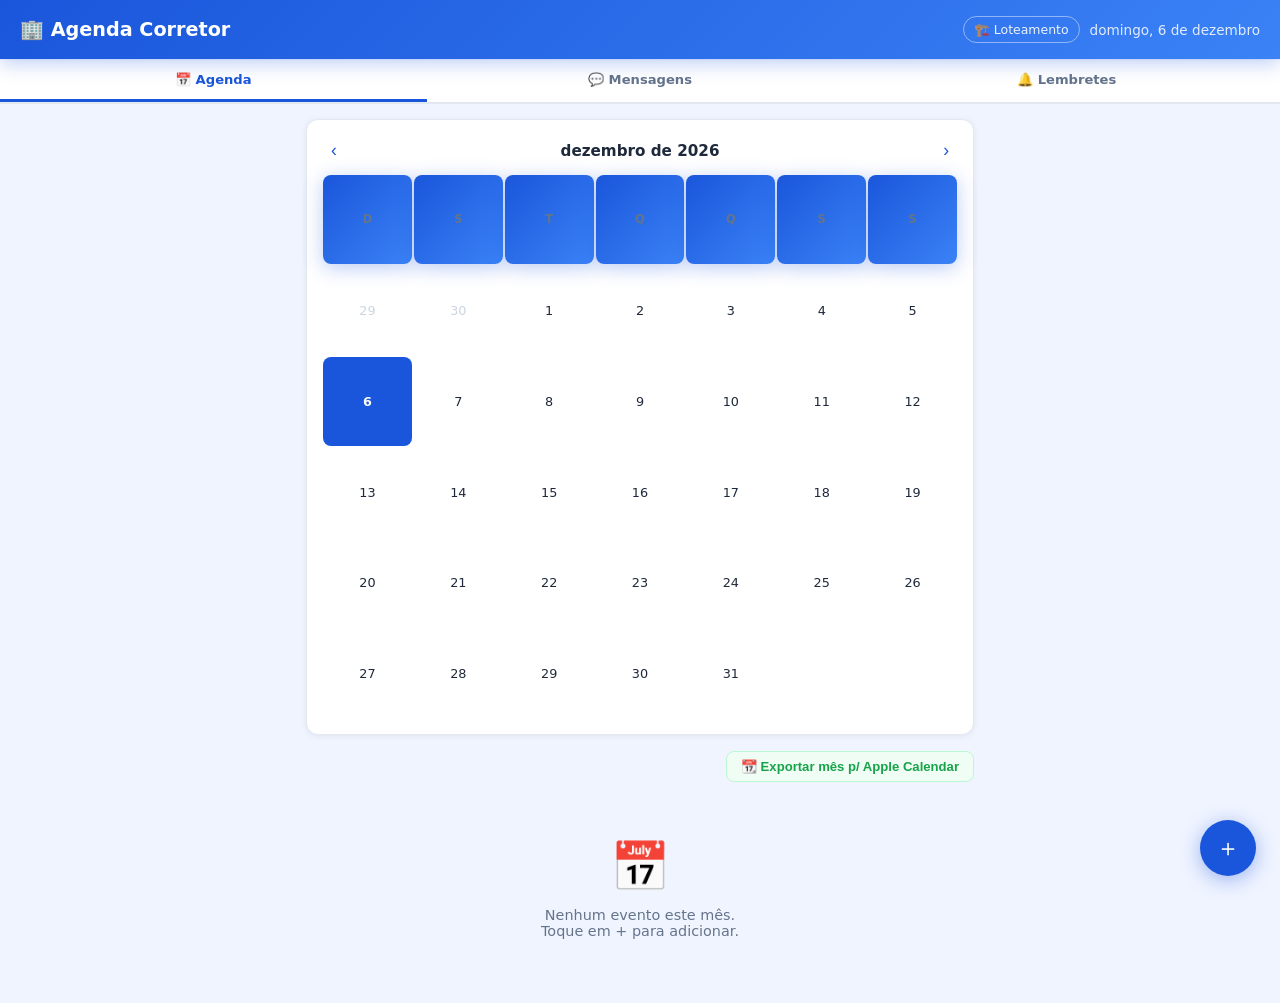
==== commit 3f2b4e36: "Add loteamento cost control PWA Adds a self-contained control app for lançamentos, budgets, and repo" ====
--- a/index.html
+++ b/index.html
@@ -413,7 +413,10 @@
 <!-- Header -->
 <div class="header">
   <h1>🏢 Agenda Corretor</h1>
-  <div class="header-date" id="headerDate"></div>
+  <div style="display:flex;align-items:center;gap:10px">
+    <a href="loteamento/index.html" style="color:white;text-decoration:none;font-size:0.78rem;opacity:0.9;border:1px solid rgba(255,255,255,0.5);padding:5px 10px;border-radius:999px;white-space:nowrap;">🏗️ Loteamento</a>
+    <div class="header-date" id="headerDate"></div>
+  </div>
 </div>
 
 <!-- Tabs -->
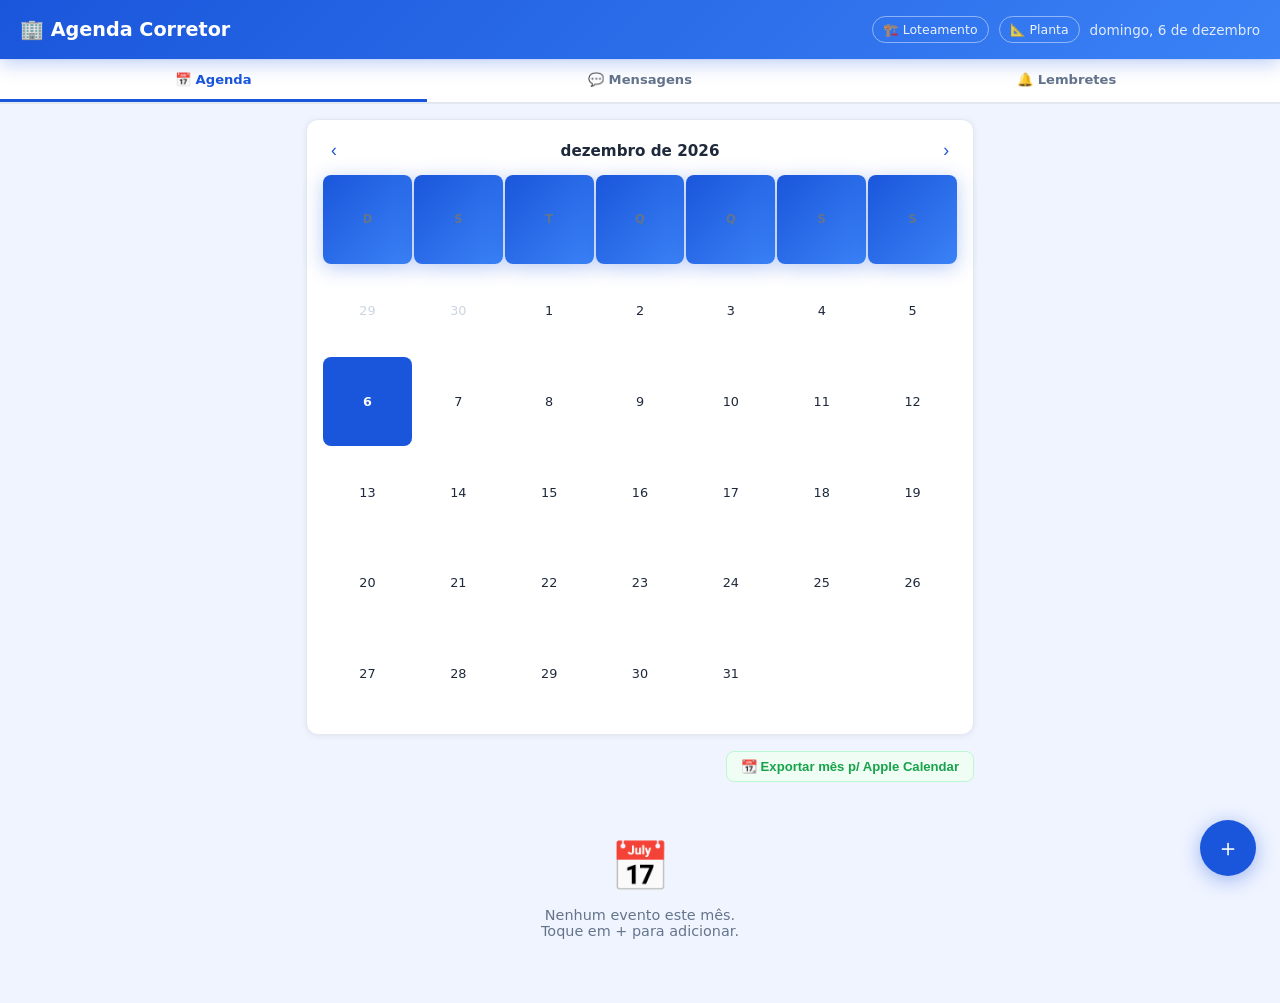
==== commit 724d25c7: "Add Planta Baixa Fácil: editor de planta baixa para leigos (PWA) Novo app em planta/ seguindo o padr" ====
--- a/index.html
+++ b/index.html
@@ -415,6 +415,7 @@
   <h1>🏢 Agenda Corretor</h1>
   <div style="display:flex;align-items:center;gap:10px">
     <a href="loteamento/index.html" style="color:white;text-decoration:none;font-size:0.78rem;opacity:0.9;border:1px solid rgba(255,255,255,0.5);padding:5px 10px;border-radius:999px;white-space:nowrap;">🏗️ Loteamento</a>
+    <a href="planta/index.html" style="color:white;text-decoration:none;font-size:0.78rem;opacity:0.9;border:1px solid rgba(255,255,255,0.5);padding:5px 10px;border-radius:999px;white-space:nowrap;">📐 Planta</a>
     <div class="header-date" id="headerDate"></div>
   </div>
 </div>
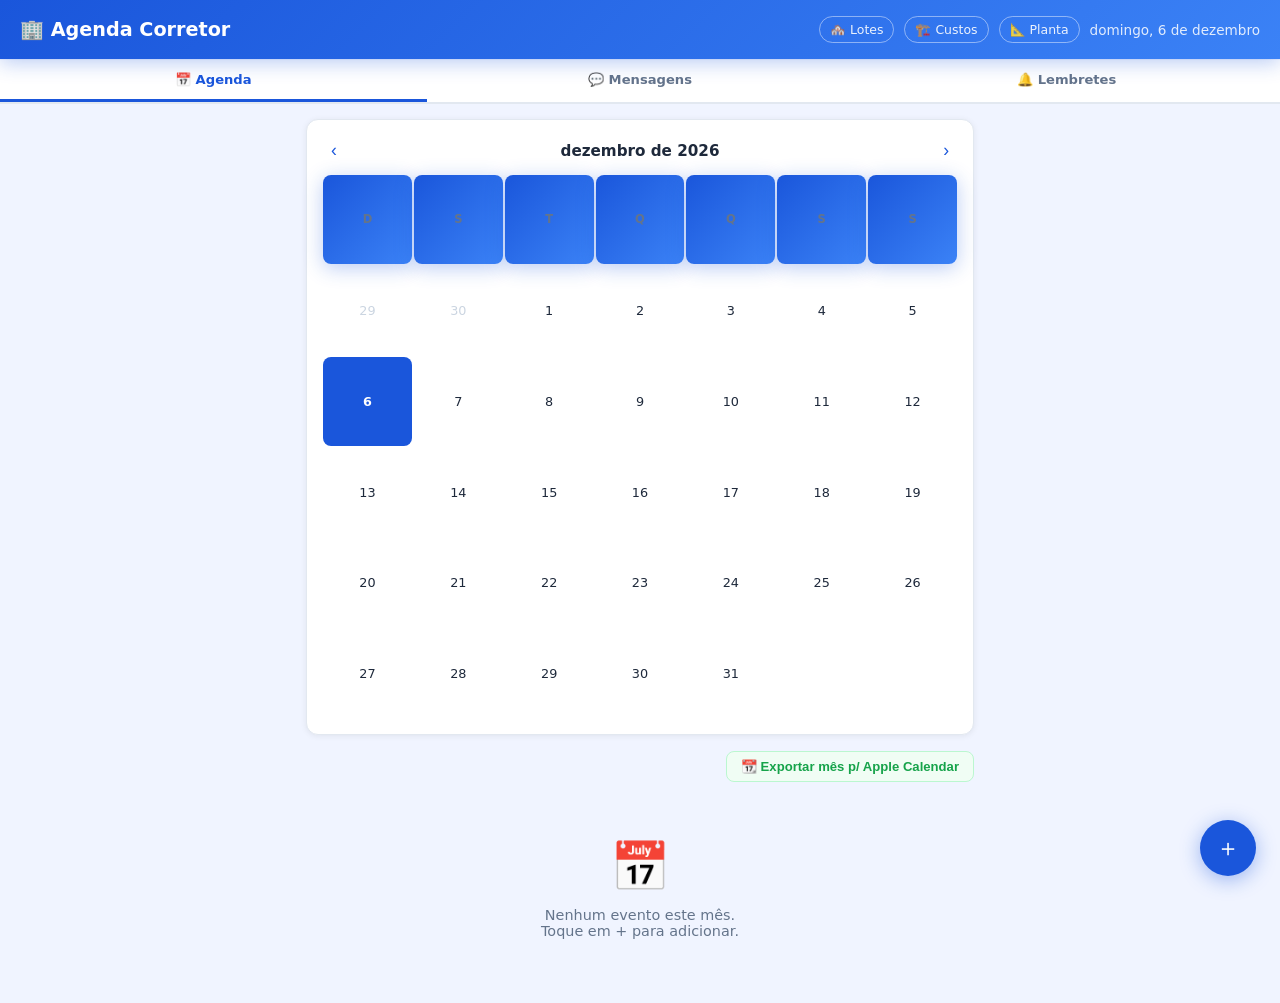
==== commit d1147679: "Add Gestão de Loteamento: planta interativa, corretor e administração Novo app em gestao/ com duas á" ====
--- a/index.html
+++ b/index.html
@@ -414,7 +414,8 @@
 <div class="header">
   <h1>🏢 Agenda Corretor</h1>
   <div style="display:flex;align-items:center;gap:10px">
-    <a href="loteamento/index.html" style="color:white;text-decoration:none;font-size:0.78rem;opacity:0.9;border:1px solid rgba(255,255,255,0.5);padding:5px 10px;border-radius:999px;white-space:nowrap;">🏗️ Loteamento</a>
+    <a href="gestao/index.html" style="color:white;text-decoration:none;font-size:0.78rem;opacity:0.9;border:1px solid rgba(255,255,255,0.5);padding:5px 10px;border-radius:999px;white-space:nowrap;">🏘️ Lotes</a>
+    <a href="loteamento/index.html" style="color:white;text-decoration:none;font-size:0.78rem;opacity:0.9;border:1px solid rgba(255,255,255,0.5);padding:5px 10px;border-radius:999px;white-space:nowrap;">🏗️ Custos</a>
     <a href="planta/index.html" style="color:white;text-decoration:none;font-size:0.78rem;opacity:0.9;border:1px solid rgba(255,255,255,0.5);padding:5px 10px;border-radius:999px;white-space:nowrap;">📐 Planta</a>
     <div class="header-date" id="headerDate"></div>
   </div>
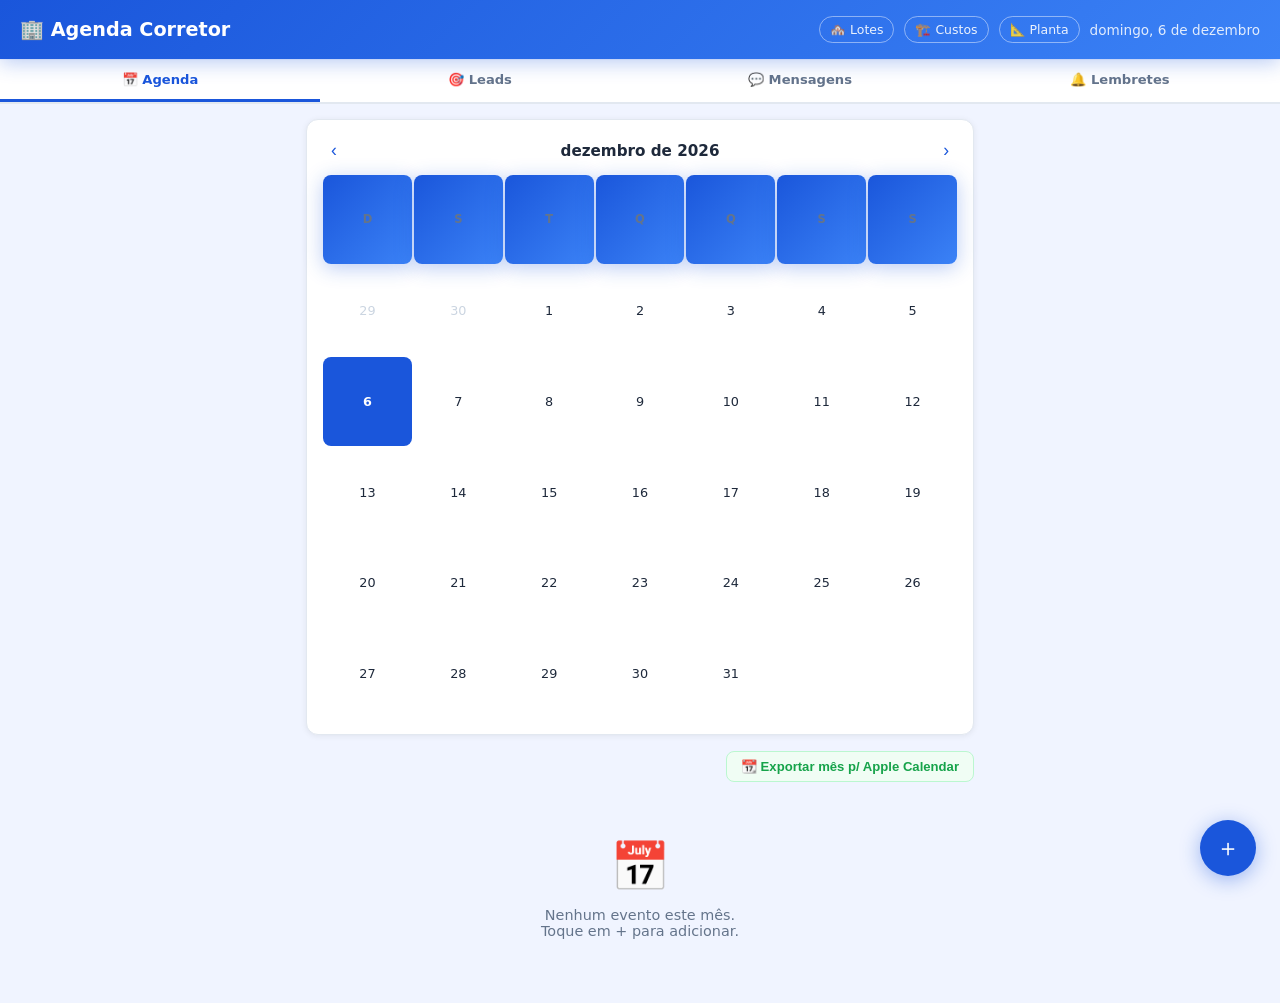
==== commit 8ffc3c2a: "Agenda Corretor vira CRM: leads com funil, equipe e nuvem própria - Nova aba Leads: funil Novo → Neg" ====
--- a/index.html
+++ b/index.html
@@ -400,9 +400,122 @@
   }
   .transcript-bubble strong { display: block; margin-bottom: 2px; font-size: 0.72rem; color: #15803d; }
 
+  /* Conta / sincronização */
+  .btn-conta {
+    background: rgba(255,255,255,0.15); color: white; border: 1px solid rgba(255,255,255,0.5);
+    border-radius: 999px; padding: 5px 10px; font-size: 0.78rem; cursor: pointer; white-space: nowrap;
+  }
+  .sync-badge { display: none; margin-left: 4px; font-size: 0.7rem; }
+  .header-acoes { display: flex; align-items: center; gap: 10px; }
+  .header-link {
+    color: white; text-decoration: none; font-size: 0.78rem; opacity: 0.9; border: 1px solid rgba(255,255,255,0.5);
+    padding: 5px 10px; border-radius: 999px; white-space: nowrap;
+  }
+
+  /* Leads */
+  #view-leads { padding-bottom: 90px; }
+  .leads-toolbar { display: flex; gap: 8px; margin-bottom: 10px; flex-wrap: wrap; }
+  .leads-busca, .leads-filtro {
+    padding: 9px 12px; border: 1.5px solid var(--border); border-radius: 8px;
+    font-size: 0.88rem; font-family: inherit; background: white; color: var(--text);
+  }
+  .leads-busca { flex: 1; min-width: 180px; }
+  .leads-busca:focus, .leads-filtro:focus { outline: none; border-color: var(--primary); }
+  .chips { display: flex; gap: 6px; overflow-x: auto; padding-bottom: 6px; margin-bottom: 8px; }
+  .chip {
+    border: 1.5px solid var(--border); background: white; border-radius: 999px; padding: 6px 12px;
+    font-size: 0.8rem; font-weight: 600; color: var(--muted); white-space: nowrap; cursor: pointer; font-family: inherit;
+  }
+  .chip.active { background: var(--primary); border-color: var(--primary); color: white; }
+  .chip .n { opacity: 0.75; margin-left: 5px; }
+  .lead-card {
+    background: var(--card); border-radius: var(--radius); padding: 12px 14px; margin-bottom: 8px;
+    border-left: 4px solid var(--primary); box-shadow: 0 1px 6px rgba(0,0,0,0.07);
+    display: flex; align-items: flex-start; gap: 10px; cursor: pointer; transition: transform 0.15s, box-shadow 0.15s;
+  }
+  .lead-card:hover { transform: translateX(2px); box-shadow: 0 3px 12px rgba(0,0,0,0.1); }
+  .lead-info { flex: 1; min-width: 0; }
+  .lead-nome { font-size: 0.95rem; font-weight: 600; }
+  .lead-resumo { font-size: 0.8rem; color: var(--text); margin-top: 2px; }
+  .lead-meta { font-size: 0.74rem; color: var(--muted); margin-top: 4px; }
+  .etapa-tag { color: white; font-weight: 700; font-size: 0.68rem; padding: 1px 7px; border-radius: 999px; }
+  .btn-wa { background: #dcfce7; color: #15803d; text-decoration: none; flex-shrink: 0; }
+  .btn-wa:hover { background: #bbf7d0; }
+  .kanban { display: grid; grid-template-columns: repeat(4, minmax(0, 1fr)); gap: 12px; align-items: start; }
+  .kanban-col { background: #e5ecfb; border-radius: 12px; padding: 10px; min-height: 240px; }
+  .kanban-col.over { outline: 2px dashed var(--primary); }
+  .kanban-titulo {
+    font-size: 0.8rem; font-weight: 700; text-transform: uppercase; letter-spacing: 0.04em; color: var(--text);
+    border-bottom: 3px solid; padding: 2px 2px 8px; margin-bottom: 10px; display: flex; justify-content: space-between;
+  }
+  .kanban-titulo span { color: var(--muted); }
+  .kanban-vazio { text-align: center; color: #94a3b8; padding: 16px 0; }
+  .kanban .lead-card { padding: 10px 12px; }
+  .setup-card { text-align: center; padding: 28px 20px; }
+  .setup-card .icon { font-size: 2.6rem; margin-bottom: 8px; }
+  .setup-card h3 { margin-bottom: 8px; }
+  .setup-card p { font-size: 0.88rem; color: var(--muted); margin-bottom: 16px; line-height: 1.45; }
+  .setup-card .form-group { text-align: left; }
+  .form-secao { font-size: 0.78rem; font-weight: 700; text-transform: uppercase; letter-spacing: 0.05em; color: var(--primary); margin: 20px 0 10px; }
+  .checks { display: flex; flex-wrap: wrap; gap: 6px 14px; }
+  .check { display: flex; align-items: center; gap: 6px; font-size: 0.86rem; cursor: pointer; }
+  .check input { width: 16px; height: 16px; }
+  .lead-acoes { display: flex; flex-wrap: wrap; gap: 8px; margin-bottom: 16px; }
+  .acao {
+    flex: 1; min-width: 100px; text-align: center; padding: 9px 10px; border-radius: 8px; border: 1.5px solid var(--border);
+    background: white; color: var(--text); font-size: 0.84rem; font-weight: 600; cursor: pointer; text-decoration: none; font-family: inherit;
+  }
+  .acao:hover { background: #f8fafc; }
+  .acao-wa { background: #dcfce7; border-color: #bbf7d0; color: #15803d; }
+  .lead-compromisso { font-size: 0.84rem; padding: 7px 10px; background: #f8fafc; border-radius: 8px; margin-bottom: 6px; cursor: pointer; }
+  .lead-compromisso:hover { background: #eff6ff; }
+  .lead-vinculo { font-size: 0.82rem; color: var(--primary); background: #eff6ff; padding: 7px 10px; border-radius: 8px; margin-bottom: 14px; cursor: pointer; }
+  .reminder-lead { font-size: 0.74rem; color: var(--primary); margin-top: 2px; }
+  .btn-excluir { flex: 0 0 auto; background: #fff5f5; color: var(--danger); }
+
+  /* Minha conta */
+  .conta-secao { font-size: 0.95rem; margin: 22px 0 8px; }
+  .conta-nota { font-size: 0.84rem; color: var(--muted); margin-bottom: 10px; line-height: 1.4; }
+  .membros { margin-bottom: 12px; }
+  .membro { display: flex; align-items: center; gap: 8px; padding: 8px 0; border-bottom: 1px solid var(--border); }
+  .membro.inativo { opacity: 0.5; }
+  .membro-info { flex: 1; min-width: 0; font-size: 0.86rem; }
+  .membro-info span { display: block; font-size: 0.75rem; color: var(--muted); overflow: hidden; text-overflow: ellipsis; }
+  .membro select { padding: 5px 6px; border: 1.5px solid var(--border); border-radius: 6px; font-size: 0.8rem; font-family: inherit; }
+  .btn-convite { width: 100%; }
+  .convite-link { margin-top: 10px; }
+  .convite-link input { width: 100%; padding: 9px 10px; border: 1.5px solid var(--border); border-radius: 8px; font-size: 0.8rem; }
+  .convite-link .btn-row { margin: 8px 0; }
+  .btn-link { text-decoration: none; text-align: center; }
+
+  /* Login */
+  .tela-login {
+    position: fixed; inset: 0; z-index: 500; display: none; align-items: center; justify-content: center; padding: 16px;
+    background: linear-gradient(135deg, var(--primary) 0%, #3b82f6 100%);
+  }
+  .tela-login.open { display: flex; }
+  .tela-login .modal { max-width: 400px; }
+  .login-marca { text-align: center; margin-bottom: 18px; }
+  .login-marca .icon { font-size: 2.4rem; }
+  .login-marca h1 { font-size: 1.25rem; color: var(--text); }
+  .login-convite { background: #eff6ff; color: var(--primary); border-radius: 8px; padding: 9px 12px; font-size: 0.84rem; margin-bottom: 14px; }
+  .login-msg { font-size: 0.84rem; margin-top: 12px; min-height: 1em; line-height: 1.4; }
+  .login-alternar { font-size: 0.84rem; color: var(--muted); text-align: center; margin-top: 14px; }
+  .login-alternar a { color: var(--primary); font-weight: 600; }
+
+  @media (min-width: 900px) {
+    #view-leads { max-width: 1280px; }
+  }
   @media (max-width: 480px) {
     .form-row { grid-template-columns: 1fr; }
     .modal { padding: 18px; }
+    .tab { font-size: 0.74rem; padding: 12px 4px; }
+  }
+  @media (max-width: 600px) {
+    .header-date, .header-link .rotulo { display: none; }
+    .header { padding: 14px 16px; }
+    .header-acoes { gap: 6px; }
+    .header-link { padding: 5px 8px; }
   }
 </style>
 </head>
@@ -413,17 +526,19 @@
 <!-- Header -->
 <div class="header">
   <h1>🏢 Agenda Corretor</h1>
-  <div style="display:flex;align-items:center;gap:10px">
-    <a href="gestao/index.html" style="color:white;text-decoration:none;font-size:0.78rem;opacity:0.9;border:1px solid rgba(255,255,255,0.5);padding:5px 10px;border-radius:999px;white-space:nowrap;">🏘️ Lotes</a>
-    <a href="loteamento/index.html" style="color:white;text-decoration:none;font-size:0.78rem;opacity:0.9;border:1px solid rgba(255,255,255,0.5);padding:5px 10px;border-radius:999px;white-space:nowrap;">🏗️ Custos</a>
-    <a href="planta/index.html" style="color:white;text-decoration:none;font-size:0.78rem;opacity:0.9;border:1px solid rgba(255,255,255,0.5);padding:5px 10px;border-radius:999px;white-space:nowrap;">📐 Planta</a>
+  <div class="header-acoes">
+    <a href="gestao/index.html" class="header-link" title="Lotes">🏘️<span class="rotulo"> Lotes</span></a>
+    <a href="loteamento/index.html" class="header-link" title="Custos">🏗️<span class="rotulo"> Custos</span></a>
+    <a href="planta/index.html" class="header-link" title="Planta">📐<span class="rotulo"> Planta</span></a>
     <div class="header-date" id="headerDate"></div>
+    <button class="btn-conta" id="btnConta" onclick="openContaModal()" style="display:none" title="Minha conta">👤<span class="sync-badge" id="syncBadge"></span></button>
   </div>
 </div>
 
 <!-- Tabs -->
 <div class="tabs">
   <div class="tab active" onclick="switchTab('agenda')" id="tab-agenda">📅 Agenda</div>
+  <div class="tab" onclick="switchTab('leads')" id="tab-leads">🎯 Leads</div>
   <div class="tab" onclick="switchTab('mensagens')" id="tab-mensagens">💬 Mensagens</div>
   <div class="tab" onclick="switchTab('lembretes')" id="tab-lembretes">🔔 Lembretes <span class="tab-badge" id="reminderBadge" style="display:none">0</span></div>
 </div>
@@ -437,6 +552,11 @@
   <div id="agendaList"></div>
 </div>
 
+<!-- LEADS VIEW -->
+<div class="view" id="view-leads">
+  <div id="leadsArea"></div>
+</div>
+
 <!-- MENSAGENS VIEW -->
 <div class="view" id="view-mensagens">
   <div class="chat-container">
@@ -461,6 +581,7 @@
 <div class="modal-overlay" id="eventModal">
   <div class="modal">
     <h2 id="modalTitle">Novo Evento</h2>
+    <div class="lead-vinculo" id="evLeadInfo" style="display:none"></div>
     <div class="form-group">
       <label>Título *</label>
       <input type="text" id="evTitle" placeholder="Ex: Visita ao imóvel na Rua das Flores">
@@ -534,12 +655,149 @@
   </div>
 </div>
 
+<!-- LEAD MODAL -->
+<div class="modal-overlay" id="leadModal">
+  <div class="modal">
+    <h2 id="leadModalTitle">Novo lead</h2>
+    <div id="ldAcoes"></div>
+    <div class="form-group">
+      <label>Nome *</label>
+      <input type="text" id="ldNome" placeholder="Nome do cliente">
+    </div>
+    <div class="form-row">
+      <div class="form-group">
+        <label>Telefone / WhatsApp</label>
+        <input type="tel" id="ldTelefone" placeholder="(48) 99999-9999">
+      </div>
+      <div class="form-group">
+        <label>E-mail</label>
+        <input type="email" id="ldEmail">
+      </div>
+    </div>
+    <div class="form-row">
+      <div class="form-group">
+        <label>Etapa</label>
+        <select id="ldEtapa" onchange="alternarMotivo()">
+          <option value="novo">Novo</option>
+          <option value="negociando">Negociando</option>
+          <option value="fechado">Fechado</option>
+          <option value="perdido">Perdido</option>
+        </select>
+      </div>
+      <div class="form-group" id="ldCorretorGrupo">
+        <label>Corretor responsável</label>
+        <select id="ldCorretor"></select>
+      </div>
+    </div>
+    <div class="form-group" id="ldMotivoGrupo">
+      <label>Motivo da perda</label>
+      <input type="text" id="ldMotivo" placeholder="Ex: comprou com outro, desistiu, sem crédito…">
+    </div>
+
+    <div class="form-secao">O que procura</div>
+    <div class="form-row">
+      <div class="form-group">
+        <label>Finalidade</label>
+        <select id="ldFinalidade">
+          <option value="compra">Compra</option>
+          <option value="locacao">Locação</option>
+        </select>
+      </div>
+      <div class="form-group">
+        <label>Tipo de imóvel</label>
+        <select id="ldTipo">
+          <option value="">—</option>
+          <option>Apartamento</option>
+          <option>Casa</option>
+          <option>Casa em condomínio</option>
+          <option>Terreno / Lote</option>
+          <option>Sala comercial</option>
+          <option>Loja</option>
+          <option>Galpão</option>
+          <option>Chácara / Sítio</option>
+          <option>Outro</option>
+        </select>
+      </div>
+    </div>
+    <div class="form-group">
+      <label>Bairro / cidade</label>
+      <input type="text" id="ldRegiao" placeholder="Ex: Centro, Cocal do Sul">
+    </div>
+    <div class="form-row">
+      <div class="form-group">
+        <label>Valor de (R$)</label>
+        <input type="text" inputmode="numeric" id="ldValorMin" placeholder="0" oninput="formatarCampoValor(this)">
+      </div>
+      <div class="form-group">
+        <label>Valor até (R$)</label>
+        <input type="text" inputmode="numeric" id="ldValorMax" placeholder="0" oninput="formatarCampoValor(this)">
+      </div>
+    </div>
+    <div class="form-group">
+      <label>Forma de pagamento</label>
+      <div class="checks" id="ldPagamento"></div>
+    </div>
+    <div class="form-group">
+      <label>Observações</label>
+      <textarea id="ldObs" placeholder="Detalhes do que o cliente quer, como chegou até você…"></textarea>
+    </div>
+    <div id="ldCompromissos"></div>
+    <div class="btn-row">
+      <button class="btn btn-excluir" id="ldExcluir" onclick="deleteLead()" title="Excluir lead">🗑️</button>
+      <button class="btn btn-secondary" onclick="closeLeadModal()">Cancelar</button>
+      <button class="btn btn-primary" onclick="saveLead()">Salvar</button>
+    </div>
+  </div>
+</div>
+
+<!-- CONTA MODAL -->
+<div class="modal-overlay" id="contaModal">
+  <div class="modal">
+    <h2>👤 Minha conta</h2>
+    <div id="contaConteudo"></div>
+  </div>
+</div>
+
+<!-- LOGIN -->
+<div class="tela-login" id="telaLogin">
+  <form class="modal" onsubmit="event.preventDefault();Nuvem.enviarLogin()">
+    <div class="login-marca"><div class="icon">🏢</div><h1>Agenda Corretor</h1></div>
+    <div class="login-convite" id="loginConvite" style="display:none">🤝 Você recebeu um convite para uma equipe. Entre ou crie sua conta para aceitar.</div>
+    <h2 id="loginTitulo">Entrar</h2>
+    <div class="form-group" id="loginNomeGrupo">
+      <label>Seu nome</label>
+      <input type="text" id="loginNome" autocomplete="name">
+    </div>
+    <div class="form-group" id="loginEmailGrupo">
+      <label>E-mail</label>
+      <input type="email" id="loginEmail" autocomplete="email">
+    </div>
+    <div class="form-group">
+      <label id="loginSenhaLabel">Senha</label>
+      <input type="password" id="loginSenha" autocomplete="current-password">
+    </div>
+    <button type="submit" class="btn btn-primary" id="loginBotao" style="width:100%">Entrar</button>
+    <div class="login-msg" id="loginMsg"></div>
+    <div class="login-alternar" id="loginAlternar"></div>
+  </form>
+</div>
+
+<script src="crm/supabase.js"></script>
+<script src="crm/config.js"></script>
+<script src="crm/nuvem.js"></script>
+<script src="crm/leads.js"></script>
 <script>
 // ===== STATE =====
-let events = JSON.parse(localStorage.getItem('corretor_events') || '[]');
-let reminders = JSON.parse(localStorage.getItem('corretor_reminders') || '[]');
-let messages = JSON.parse(localStorage.getItem('corretor_messages') || '[]');
+// Com a nuvem ativa os dados chegam depois do login (aoCarregarDados); sem ela,
+// ficam só neste aparelho, como sempre.
+const lerLocal = k => { try { return JSON.parse(localStorage.getItem(k) || '[]'); } catch { return []; } };
+let events = Nuvem.ativa ? [] : lerLocal('corretor_events');
+let reminders = Nuvem.ativa ? [] : lerLocal('corretor_reminders');
+let messages = Nuvem.ativa ? [] : lerLocal('corretor_messages');
+if (!Nuvem.ativa) leads = lerLocal('corretor_leads');
 let editingEventId = null;
+let eventLeadId = null;
+let reminderLeadId = null;
 let currentCalMonth = new Date();
 let selectedCalDate = new Date();
 let mediaRecorder = null;
@@ -556,11 +814,11 @@
 // ===== INIT =====
 document.addEventListener('DOMContentLoaded', () => {
   updateHeaderDate();
-  renderCalendar();
-  renderAgenda();
-  renderReminders();
-  renderMessages();
-  checkReminderBadge();
+  renderTudo();
+  if (Nuvem.ativa) {
+    document.getElementById('btnConta').style.display = 'inline-block';
+    Nuvem.iniciar();
+  }
   requestNotificationPermission();
   setInterval(checkDueReminders, 60000);
   checkDueReminders();
@@ -594,6 +852,10 @@
     fab.style.display = 'flex';
     fab.title = 'Novo lembrete';
     fab.onclick = openReminderModal;
+  } else if (name === 'leads') {
+    fab.style.display = 'flex';
+    fab.title = 'Novo lead';
+    fab.onclick = openLeadModal;
   } else {
     fab.style.display = 'none';
   }
@@ -601,9 +863,50 @@
 
 // ===== SAVE =====
 function saveData() {
+  if (Nuvem.ativa) {
+    Nuvem.salvar({ events, reminders, messages, leads });
+    return;
+  }
   localStorage.setItem('corretor_events', JSON.stringify(events));
   localStorage.setItem('corretor_reminders', JSON.stringify(reminders));
   localStorage.setItem('corretor_messages', JSON.stringify(messages));
+  localStorage.setItem('corretor_leads', JSON.stringify(leads));
+}
+
+function renderTudo() {
+  renderCalendar();
+  renderAgenda();
+  renderReminders();
+  renderMessages();
+  checkReminderBadge();
+  renderLeads();
+}
+
+// Chamado pela nuvem ao abrir a sessão e sempre que chegam dados novos.
+function aoCarregarDados(d) {
+  events = d.events || [];
+  reminders = d.reminders || [];
+  messages = d.messages || [];
+  leads = d.leads || [];
+  renderTudo();
+}
+
+// Dados que estavam só neste aparelho sobem para a conta (uma vez só).
+function aoImportarLegado(d) {
+  const juntar = (lista, novos) => {
+    const ids = new Set(lista.map(x => x.id));
+    return lista.concat(novos.filter(x => x.id && !ids.has(x.id)));
+  };
+  if (d.events) events = juntar(events, d.events);
+  if (d.reminders) reminders = juntar(reminders, d.reminders);
+  if (d.messages) {
+    const base = Date.now() - d.messages.length;
+    messages = juntar(messages, d.messages.map((m, i) => ({ ...m, id: m.id || genId() + i, createdAt: m.createdAt || new Date(base + i).toISOString() })));
+  }
+  if (d.leads) leads = juntar(leads, d.leads);
+  saveData();
+  renderTudo();
+  showToast('☁️', 'Dados deste aparelho enviados para a nuvem', '');
 }
 
 // ===== CALENDAR =====
@@ -712,8 +1015,8 @@
     html += `<div class="event-item type-${ev.type}" onclick="editEvent('${ev.id}')">
       <div class="event-info">
         <div class="event-time">${ev.time || '–'}</div>
-        <div class="event-title">${ev.title}</div>
-        ${ev.desc ? `<div class="event-desc">${ev.desc}</div>` : ''}
+        <div class="event-title">${esc(ev.title)}</div>
+        ${ev.desc ? `<div class="event-desc">${esc(ev.desc)}</div>` : ''}
       </div>
       <div style="display:flex;flex-direction:column;align-items:flex-end;gap:6px">
         <span class="event-type-badge badge-${ev.type}">${typeLabel}</span>
@@ -729,23 +1032,38 @@
 }
 
 // ===== EVENT MODAL =====
-function openEventModal(prefillDate) {
+function openEventModal(prefillDate, prefill) {
+  // o botão + chama sem argumentos úteis (recebe o clique), por isso a checagem de tipo
+  prefillDate = typeof prefillDate === 'string' ? prefillDate : '';
+  prefill = prefill || {};
   editingEventId = null;
+  eventLeadId = prefill.leadId || null;
   document.getElementById('modalTitle').textContent = 'Novo Evento';
-  document.getElementById('evTitle').value = '';
+  document.getElementById('evTitle').value = prefill.title || '';
   document.getElementById('evDate').value = prefillDate || formatDate(new Date());
   document.getElementById('evTime').value = '';
-  document.getElementById('evType').value = 'cliente';
-  document.getElementById('evDesc').value = '';
+  document.getElementById('evType').value = prefill.type || 'cliente';
+  document.getElementById('evDesc').value = prefill.desc || '';
   document.getElementById('evReminder').value = '';
+  mostrarLeadDoEvento();
   document.getElementById('eventModal').classList.add('open');
   setTimeout(() => document.getElementById('evTitle').focus(), 100);
+}
+
+function mostrarLeadDoEvento() {
+  const el = document.getElementById('evLeadInfo');
+  const nome = nomeDoLead(eventLeadId);
+  el.style.display = nome ? 'block' : 'none';
+  el.innerHTML = nome ? '🎯 Lead: <b>' + esc(nome) + '</b> — toque para abrir' : '';
+  el.onclick = () => { const id = eventLeadId; closeEventModal(); switchTab('leads'); openLeadModal(id); };
 }
 
 function editEvent(id) {
   const ev = events.find(e => e.id === id);
   if (!ev) return;
   editingEventId = id;
+  eventLeadId = ev.leadId || null;
+  mostrarLeadDoEvento();
   document.getElementById('modalTitle').textContent = 'Editar Evento';
   document.getElementById('evTitle').value = ev.title;
   document.getElementById('evDate').value = ev.date;
@@ -773,11 +1091,13 @@
     type: document.getElementById('evType').value,
     desc: document.getElementById('evDesc').value.trim(),
     reminderMin: document.getElementById('evReminder').value,
+    leadId: eventLeadId,
     createdAt: new Date().toISOString()
   };
 
-  if (editingEventId) {
-    const idx = events.findIndex(e => e.id === editingEventId);
+  const idx = editingEventId ? events.findIndex(e => e.id === editingEventId) : -1;
+  if (idx >= 0) {
+    ev.createdAt = events[idx].createdAt || ev.createdAt;
     events[idx] = ev;
   } else {
     events.push(ev);
@@ -800,8 +1120,9 @@
 }
 
 // ===== REMINDERS =====
-function openReminderModal(prefillTitle) {
-  document.getElementById('remTitle').value = prefillTitle || '';
+function openReminderModal(prefillTitle, leadId) {
+  reminderLeadId = typeof leadId === 'string' ? leadId : null;
+  document.getElementById('remTitle').value = typeof prefillTitle === 'string' ? prefillTitle : '';
   document.getElementById('remDate').value = formatDate(new Date());
   document.getElementById('remTime').value = '';
   document.getElementById('reminderModal').classList.add('open');
@@ -822,6 +1143,7 @@
     date: document.getElementById('remDate').value,
     time: document.getElementById('remTime').value,
     done: false,
+    leadId: reminderLeadId,
     createdAt: new Date().toISOString()
   };
 
@@ -857,7 +1179,8 @@
         ${r.done ? '✓' : ''}
       </div>
       <div class="reminder-info">
-        <div class="reminder-title">${r.title}</div>
+        <div class="reminder-title">${esc(r.title)}</div>
+        ${nomeDoLead(r.leadId) ? `<div class="reminder-lead" onclick="switchTab('leads');openLeadModal('${r.leadId}')">🎯 ${esc(nomeDoLead(r.leadId))}</div>` : ''}
         ${when ? `<div class="reminder-when ${isOverdue ? 'reminder-overdue' : ''}">${isOverdue ? '⚠️ Atrasado — ' : ''}${when}</div>` : ''}
       </div>
       <button class="btn-icon btn-delete" onclick="deleteReminder('${r.id}')">🗑️</button>
@@ -947,6 +1270,8 @@
 }
 
 function addMessage(msg) {
+  msg.id = msg.id || genId();
+  msg.createdAt = msg.createdAt || new Date().toISOString();
   messages.push(msg);
   saveData();
   const container = document.getElementById('chatMessages');
@@ -1231,7 +1556,8 @@
 
 // ===== UTILS =====
 function genId() { return Date.now().toString(36) + Math.random().toString(36).slice(2,6); }
-function formatDate(d) { return d.toISOString().slice(0,10); }
+// data local (toISOString usaria UTC e, à noite no Brasil, já daria o dia seguinte)
+function formatDate(d) { return `${d.getFullYear()}-${String(d.getMonth()+1).padStart(2,'0')}-${String(d.getDate()).padStart(2,'0')}`; }
 function formatDateDisplay(dateStr) {
   const d = new Date(dateStr + 'T12:00:00');
   return d.toLocaleDateString('pt-BR', { weekday: 'short', day: 'numeric', month: 'short' });
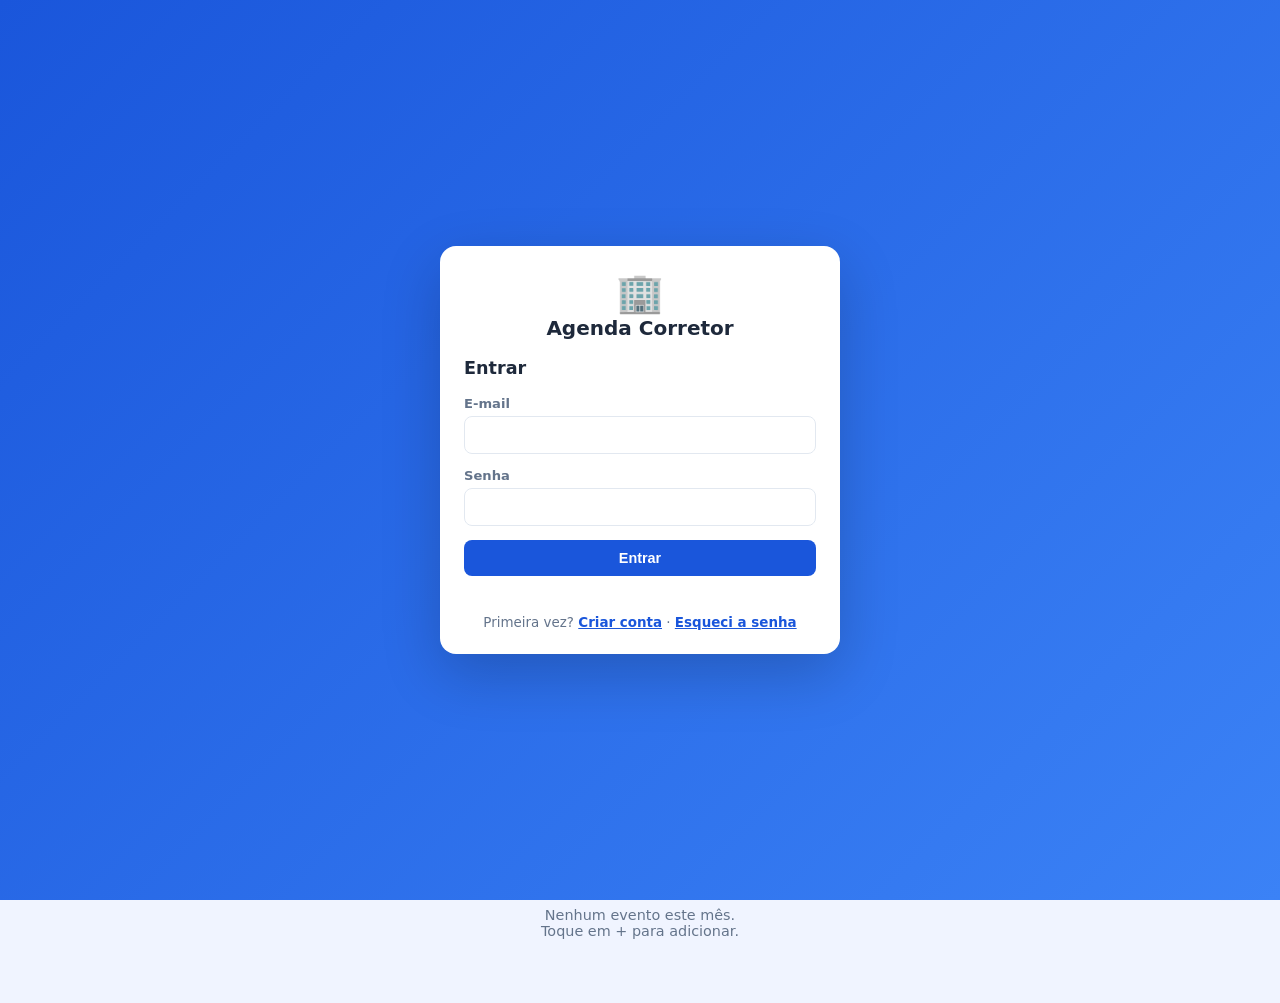
==== commit 6e073bdb: "Agenda Corretor: tira do topo os links para Lotes, Custos e Planta Os corretores da equipe não preci" ====
--- a/index.html
+++ b/index.html
@@ -407,10 +407,6 @@
   }
   .sync-badge { display: none; margin-left: 4px; font-size: 0.7rem; }
   .header-acoes { display: flex; align-items: center; gap: 10px; }
-  .header-link {
-    color: white; text-decoration: none; font-size: 0.78rem; opacity: 0.9; border: 1px solid rgba(255,255,255,0.5);
-    padding: 5px 10px; border-radius: 999px; white-space: nowrap;
-  }
 
   /* Leads */
   #view-leads { padding-bottom: 90px; }
@@ -512,10 +508,8 @@
     .tab { font-size: 0.74rem; padding: 12px 4px; }
   }
   @media (max-width: 600px) {
-    .header-date, .header-link .rotulo { display: none; }
+    .header-date { display: none; }
     .header { padding: 14px 16px; }
-    .header-acoes { gap: 6px; }
-    .header-link { padding: 5px 8px; }
   }
 </style>
 </head>
@@ -527,9 +521,6 @@
 <div class="header">
   <h1>🏢 Agenda Corretor</h1>
   <div class="header-acoes">
-    <a href="gestao/index.html" class="header-link" title="Lotes">🏘️<span class="rotulo"> Lotes</span></a>
-    <a href="loteamento/index.html" class="header-link" title="Custos">🏗️<span class="rotulo"> Custos</span></a>
-    <a href="planta/index.html" class="header-link" title="Planta">📐<span class="rotulo"> Planta</span></a>
     <div class="header-date" id="headerDate"></div>
     <button class="btn-conta" id="btnConta" onclick="openContaModal()" style="display:none" title="Minha conta">👤<span class="sync-badge" id="syncBadge"></span></button>
   </div>
